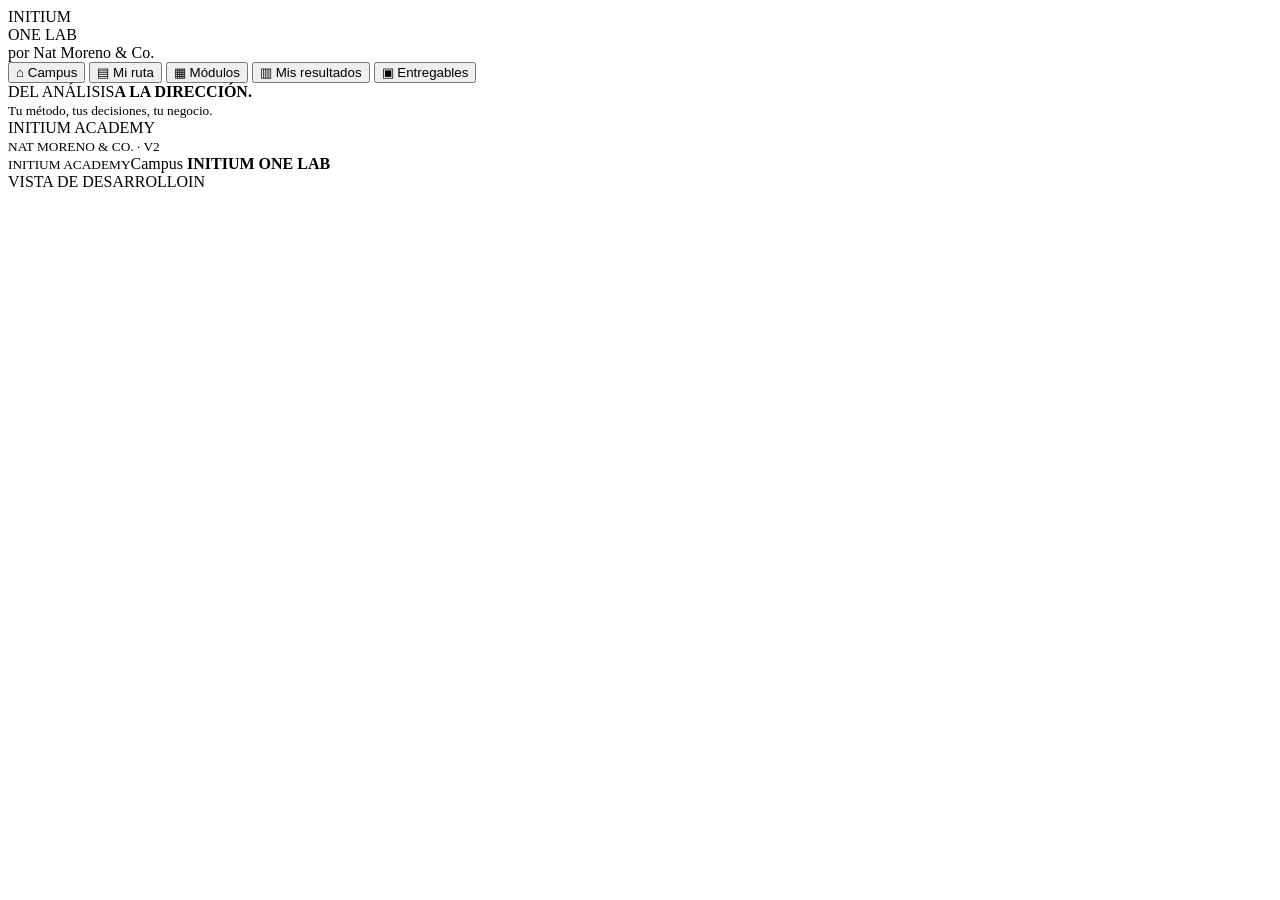
==== v2/index.html @ fc8bf193 "Start independent INITIUM V2 campus shell from scratch" ====
<!doctype html>
<html lang="es"><head>
<meta charset="utf-8"><meta name="viewport" content="width=device-width,initial-scale=1">
<meta name="theme-color" content="#332239">
<title>INITIUM ONE LAB · Campus V2 (prototipo)</title>
<link rel="stylesheet" href="./styles.css">
</head><body>
<div class="app-shell" id="app">
 <aside class="sidebar" aria-label="Navegación principal">
   <header class="brand">
     <div class="brand-vertical" aria-label="Identidad provisional hasta integrar el logo corporativo original">INITIUM<br>ONE LAB</div>
     <div class="brand-sub">por Nat Moreno &amp; Co.</div><div class="brand-axis"></div>
   </header>
   <nav class="primary-nav" aria-label="Secciones">
     <button class="nav-link active" data-page="home"><span class="nav-icon" aria-hidden="true">⌂</span> Campus</button>
     <button class="nav-link" data-page="route"><span class="nav-icon" aria-hidden="true">▤</span> Mi ruta</button>
     <button class="nav-link" data-page="module"><span class="nav-icon" aria-hidden="true">▦</span> Módulos</button>
     <button class="nav-link" data-page="results"><span class="nav-icon" aria-hidden="true">▥</span> Mis resultados</button>
     <button class="nav-link" data-page="deliverables"><span class="nav-icon" aria-hidden="true">▣</span> Entregables</button>
   </nav>
   <div class="sidebar-slogan"><span>DEL ANÁLISIS</span><strong>A LA DIRECCIÓN.</strong><div class="gold-rule"></div><small>Tu método, tus decisiones, tu negocio.</small></div>
   <div class="sidebar-foot">INITIUM ACADEMY<br><small>NAT MORENO &amp; CO. · V2</small></div>
 </aside>
 <div class="content-shell">
   <header class="topbar">
    <div><small class="eyebrow">INITIUM ACADEMY</small><span class="topbar-title">Campus <strong>INITIUM ONE LAB</strong></span></div>
    <div class="top-right"><span class="demo-status"><span class="status-dot"></span> VISTA DE DESARROLLO</span><span class="profile-circle">IN</span></div>
   </header>
   <main id="main" tabindex="-1"></main>
 </div>
</div>
<script src="./app.js" defer></script>
</body></html>
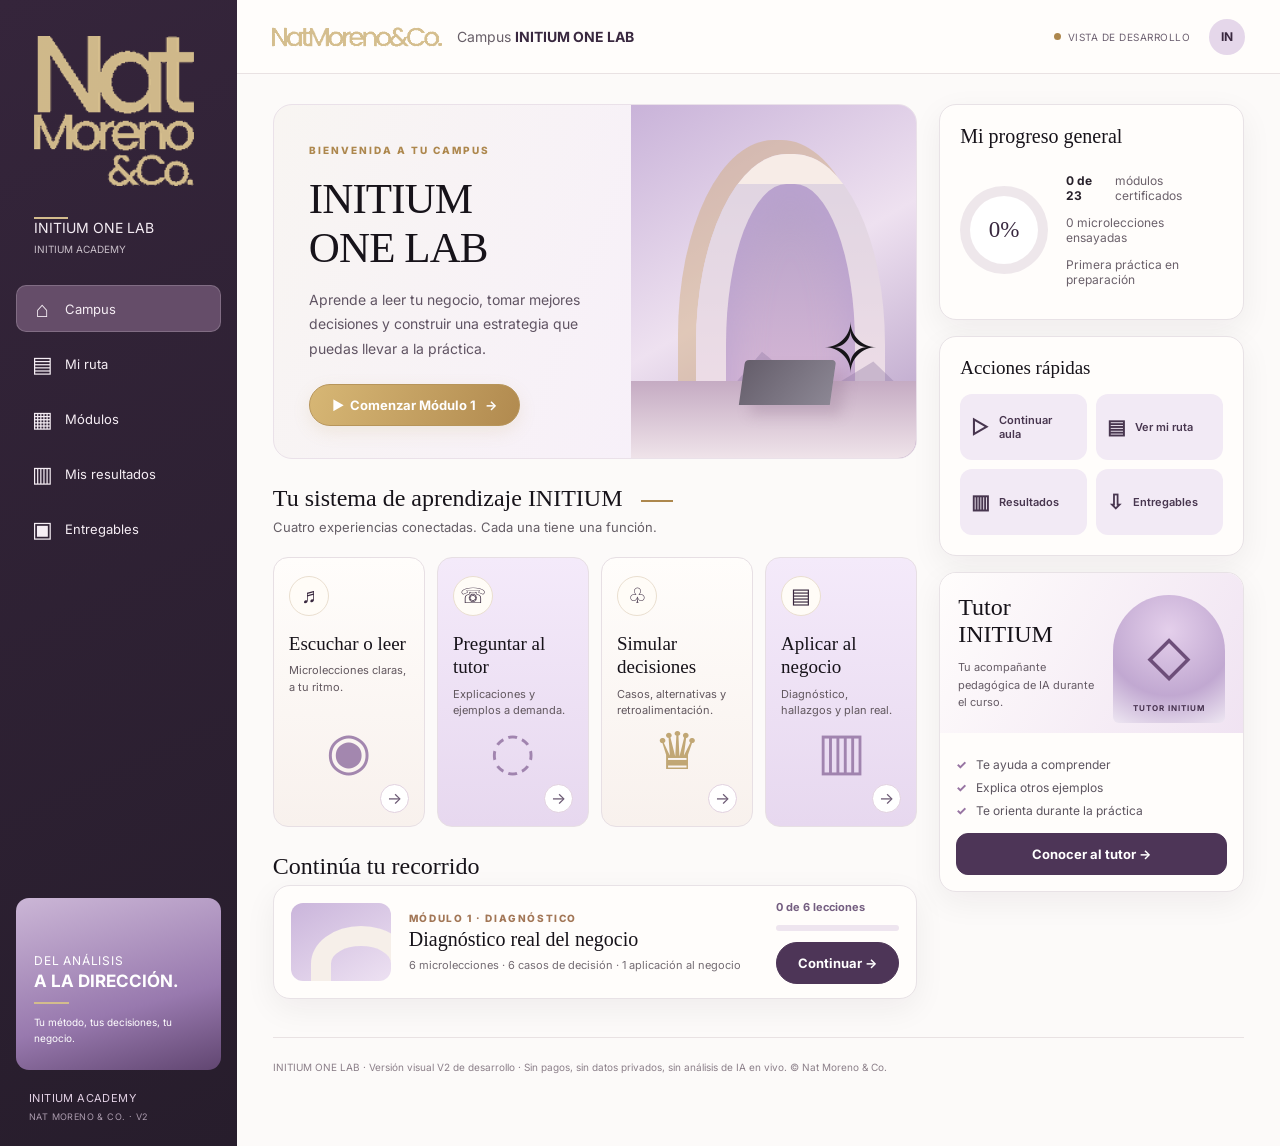
==== commit f955cd49: "Replace provisional V2 branding with original Nat Moreno vertical and horizontal logos" ====
--- a/v2/index.html
+++ b/v2/index.html
@@ -8,8 +8,8 @@
 <div class="app-shell" id="app">
  <aside class="sidebar" aria-label="Navegación principal">
    <header class="brand">
-     <div class="brand-vertical" aria-label="Identidad provisional hasta integrar el logo corporativo original">INITIUM<br>ONE LAB</div>
-     <div class="brand-sub">por Nat Moreno &amp; Co.</div><div class="brand-axis"></div>
+     <img class="brand-logo-original" src="./assets/nat-logo-vertical.svg" alt="Nat Moreno & Co. — logotipo vertical original" width="160" height="150">
+     <div class="brand-axis"></div><div class="brand-product">INITIUM <span>ONE LAB</span></div><div class="brand-sub">INITIUM ACADEMY</div>
    </header>
    <nav class="primary-nav" aria-label="Secciones">
      <button class="nav-link active" data-page="home"><span class="nav-icon" aria-hidden="true">⌂</span> Campus</button>
@@ -23,7 +23,7 @@
  </aside>
  <div class="content-shell">
    <header class="topbar">
-    <div><small class="eyebrow">INITIUM ACADEMY</small><span class="topbar-title">Campus <strong>INITIUM ONE LAB</strong></span></div>
+    <div class="topbar-brand"><img src="./assets/nat-logo-horizontal.svg" width="170" height="20" alt="Nat Moreno & Co. — logotipo horizontal original"><span class="topbar-title">Campus <strong>INITIUM ONE LAB</strong></span></div>
     <div class="top-right"><span class="demo-status"><span class="status-dot"></span> VISTA DE DESARROLLO</span><span class="profile-circle">IN</span></div>
    </header>
    <main id="main" tabindex="-1"></main>
--- a/v2/styles.css
+++ b/v2/styles.css
@@ -0,0 +1,18 @@
+@import url('https://fonts.googleapis.com/css2?family=Inter:wght@400;500;600;700;800&display=swap');
+:root{--ink:#17131a;--plum:#39283f;--plum-2:#6e4b7b;--violet:#774c8a;--lavender:#eee7f2;--lavender-2:#e5d7ea;--gold:#d3bc8d;--gold-strong:#ad874d;--cream:#f7f4ee;--paper:#fffdfb;--muted:#736b72;--border:#e9e2e3;--shadow:0 10px 32px rgba(37,24,39,.06);--radius:18px}
+*{box-sizing:border-box}html{scroll-behavior:smooth}body{margin:0;background:#f6f3f2;color:var(--ink);font-family:'Inter',Arial,sans-serif;font-size:14px;-webkit-font-smoothing:antialiased}button,input,textarea,select{font:inherit}button{cursor:pointer}button:disabled{opacity:.48;cursor:not-allowed}button:focus-visible,a:focus-visible,textarea:focus-visible{outline:3px solid var(--gold-strong);outline-offset:3px}a{color:inherit}.app-shell{display:flex;min-height:100vh;max-width:1820px;margin:auto;background:#fcfaf9;box-shadow:0 0 90px rgba(36,22,40,.08)}
+.sidebar{width:237px;flex:0 0 237px;background:linear-gradient(155deg,#35253b 0%,#271d2c 100%);color:#f5edf4;min-height:100vh;padding:32px 16px 20px;display:flex;flex-direction:column}
+.brand{padding:4px 18px 30px}.brand-vertical{font-family:Georgia,serif;font-size:29px;line-height:1.04;letter-spacing:2.5px;font-weight:400}.brand-sub{font-size:10px;opacity:.77;margin-top:7px}.brand-axis{width:34px;background:var(--gold);height:2px;margin-top:28px}
+.primary-nav{display:grid;gap:8px}.nav-link{width:100%;border:1px solid transparent;border-radius:10px;background:transparent;color:#f5edf4;display:flex;align-items:center;gap:13px;text-align:left;min-height:47px;padding:10px 15px;font-size:13px;transition:background .15s}.nav-link:hover{background:rgba(255,255,255,.09)}.nav-link.active{background:#654d69;border-color:rgba(255,255,255,.18)}.nav-icon{width:20px;font-size:22px;line-height:1;text-align:center;font-weight:400}.sidebar-slogan{margin-top:auto;background:linear-gradient(165deg,#cbb6d6 0%,#9879ae 62%,#614671 100%);border-radius:13px;min-height:172px;padding:24px 18px;color:#fff;display:flex;flex-direction:column;justify-content:flex-end}.sidebar-slogan span{font-size:12px;letter-spacing:.8px}.sidebar-slogan strong{font-size:17px;line-height:1.2;margin-top:3px}.sidebar-slogan .gold-rule{height:2px;width:35px;background:var(--gold);margin:11px 0}.sidebar-slogan small{font-size:10px;line-height:1.55}.sidebar-foot{font-size:11px;color:#e2d0e4;letter-spacing:.4px;line-height:1.6;padding:20px 13px 0}.sidebar-foot small{font-size:9px;opacity:.7}
+.content-shell{flex:1;min-width:0}.topbar{height:74px;border-bottom:1px solid var(--border);display:flex;justify-content:space-between;align-items:center;padding:12px 35px;background:#fffdfb}.topbar>div:first-child{display:flex;gap:15px;align-items:center}.eyebrow{font-size:10px;color:var(--gold-strong);letter-spacing:1.4px;font-weight:800}.topbar-title{font-size:14px;color:#685f68}.topbar-title strong{font-weight:700;color:var(--plum)}.top-right{display:flex;align-items:center;gap:19px}.demo-status{font-size:10px;letter-spacing:.5px;color:#6d6171;display:flex;align-items:center;gap:7px}.status-dot{display:inline-block;width:7px;height:7px;border-radius:50%;background:var(--gold-strong)}.profile-circle{width:36px;height:36px;border-radius:50%;display:grid;place-items:center;background:var(--lavender-2);color:var(--plum);font-size:12px;font-weight:700}#main{padding:30px clamp(18px,2.8vw,42px) 70px;max-width:1560px;margin:auto}.section-tag{font-weight:800;text-transform:uppercase;font-size:10px;letter-spacing:1.6px;color:#a27656}.kicker{font-size:10px;text-transform:uppercase;letter-spacing:2px;color:var(--gold-strong);font-weight:800}
+.hero{min-height:260px;display:grid;grid-template-columns:1.25fr 1fr;background:linear-gradient(110deg,#f8f5f2 0%,#f7f0f9 65%,#e4d8eb 100%);border:1px solid #eae1e9;border-radius:19px;overflow:hidden}.hero-copy{padding:35px 35px 32px;z-index:2}.hero h1{font-family:Georgia,serif;font-size:clamp(28px,3.6vw,43px);line-height:1.15;font-weight:400;letter-spacing:-.9px;margin:17px 0 15px}.hero p{color:#605463;line-height:1.75;font-size:14px;max-width:500px;margin-bottom:23px}.hero-scene{position:relative;overflow:hidden;background:linear-gradient(150deg,#c9b3d9,#eee1f0 50%,#b49cc5)}.hero-arch{position:absolute;right:11%;width:66%;height:112%;top:14%;border:30px solid rgba(249,241,240,.65);border-bottom:0;border-radius:48% 48% 0 0;box-shadow:-13px -9px 0 5px rgba(206,169,115,.45),inset 0 14px 40px #bba3d0;background:linear-gradient(#b3a0c7 0%,#d5b6d5 55%,#f4e1d6 92%)}.hero-mountains{position:absolute;right:0;bottom:0;width:100%;height:45%;background:#8d79a0;opacity:.37;clip-path:polygon(0 100%,0 79%,13% 53%,29% 69%,46% 33%,65% 61%,85% 39%,100% 65%,100% 100%)}.hero-table{position:absolute;bottom:0;left:0;width:100%;height:22%;background:linear-gradient(#c5abc3,#efe3e9)}.hero-laptop{position:absolute;bottom:15%;right:29%;height:45px;width:91px;background:linear-gradient(125deg,#655e6b,#8c8794);transform:skew(-8deg);border-radius:4px 4px 0 0;box-shadow:12px 10px 13px #8e6f8c44}.hero-plant{position:absolute;bottom:20%;right:13%;font-size:68px;filter:saturate(.6)}.btn-primary{background:linear-gradient(110deg,#d7b775,#b18a4f);border:1px solid #b7955a;border-radius:100px;color:#fff;padding:12px 22px;font-size:13px;font-weight:700;box-shadow:0 6px 17px #c39d5b25}.btn-primary:hover{filter:brightness(.96)}.btn-dark{background:#4d3557;border:1px solid #4d3557;border-radius:100px;color:#fff;padding:12px 21px;font-weight:700;font-size:13px}.btn-outline{border:1px solid #cdbbce;border-radius:100px;background:#fff;color:var(--plum);padding:10px 17px;font-size:12px;font-weight:700}.btn-text{border:0;background:transparent;color:var(--violet);font-weight:700;font-size:12px}.btn-row{display:flex;gap:10px;align-items:center;flex-wrap:wrap}
+.home-grid{display:grid;grid-template-columns:minmax(0,1fr) 305px;gap:22px}.home-main{min-width:0}.home-aside{min-width:0;display:grid;align-content:start;gap:16px}.block-title{font-family:Georgia,serif;font-size:24px;font-weight:400;margin:26px 0 5px}.block-subtitle{margin:0 0 18px;color:#655e66;font-size:13px;line-height:1.65}.gold-line{display:inline-block;width:32px;height:2px;background:var(--gold-strong);vertical-align:middle;margin-left:12px}
+.four-cards{display:grid;grid-template-columns:repeat(4,minmax(0,1fr));gap:12px}.mode-card{min-width:0;min-height:240px;border:1px solid #e7dfe4;background:linear-gradient(#fffdfb,#f8f1ed);padding:18px 15px 13px;border-radius:15px;display:flex;flex-direction:column;position:relative;overflow:hidden}.mode-card.purple{background:linear-gradient(#f4eafa,#e7d8ef)}.mode-card .mode-icon{border-radius:50%;height:40px;width:40px;background:#fffcf7;border:1px solid #eadfd0;color:var(--plum);font-size:21px;display:grid;place-items:center}.mode-card h3{font-family:Georgia,serif;font-weight:400;font-size:19px;margin:16px 0 7px;line-height:1.23}.mode-card p{font-size:11px;color:#61575e;line-height:1.5;margin:0}.mode-card .decor{margin-top:auto;height:65px;font-size:52px;line-height:1;text-align:center;opacity:.87;display:grid;place-items:center;color:#9677a5}.mode-card .decor.chess{color:#b89b62}.mode-card .mode-next{align-self:end;border:1px solid #e1d1df;background:#fff;border-radius:50%;height:29px;width:29px;font-size:16px;line-height:1;color:#6b5973;display:grid;place-items:center}
+.surface{background:#fffdfb;border:1px solid #e8e2e6;border-radius:17px;box-shadow:var(--shadow)}.surface-pad{padding:20px}.stat-card{display:flex;align-items:center;gap:18px;padding:19px}.donut{width:88px;height:88px;border-radius:50%;flex:none;background:conic-gradient(var(--violet) 0deg,var(--violet) var(--percent),#eee7eb var(--percent),#eee7eb 360deg);display:grid;place-items:center}.donut-inner{width:68px;height:68px;border-radius:50%;background:#fff;display:grid;place-items:center;font-family:Georgia,serif;font-size:23px;color:var(--plum)}.progress-copy h3,.tutor-home h3{font-family:Georgia,serif;font-size:20px;font-weight:400;margin:0 0 13px}.progress-list{list-style:none;padding:0;margin:0}.progress-list li{font-size:12px;margin:12px 0;color:#6b616b;display:flex;gap:8px;align-items:center}.progress-list b{color:#27202a}.quick-grid{display:grid;grid-template-columns:repeat(2,1fr);gap:9px}.quick-btn{min-height:66px;border:0;border-radius:12px;background:#f2eaf5;color:#48364f;padding:11px;display:flex;gap:9px;align-items:center;text-align:left;font-size:11px;font-weight:600}.quick-btn .quick-ico{font-size:20px}.tutor-home{overflow:hidden}.tutor-top{background:linear-gradient(120deg,#fffdfc,#f0e3f2);padding:20px 18px 10px;min-height:160px;display:grid;grid-template-columns:1fr 112px;align-items:end;gap:10px}.tutor-top h3{font-family:Georgia,serif;font-size:24px;margin:0}.tutor-top p{font-size:11px;line-height:1.6;color:#655b65}.mentor-placeholder{border-radius:75px 75px 8px 8px;height:128px;background:radial-gradient(circle at 50% 28%,#e4cfeb 0%,#c1a8d1 60%,#eee7f2 100%);display:flex;align-items:center;justify-content:center;color:#6d4e79;position:relative}.mentor-placeholder span{font-size:45px}.mentor-placeholder small{position:absolute;bottom:10px;font-size:8px;letter-spacing:1px;font-weight:700;color:#46314e}.tutor-bottom{padding:16px}.tutor-bottom ul{list-style:none;padding:0;margin:0 0 15px}.tutor-bottom li{font-size:12px;margin:8px 0;color:#5d5560}.tutor-bottom li:before{content:'✓';color:#9774a2;font-weight:800;margin-right:9px}.tutor-bottom .btn-dark{width:100%;border-radius:12px}
+.resume-card{display:grid;grid-template-columns:100px 1fr auto;align-items:center;gap:18px;padding:14px 17px}.resume-thumb{height:78px;background:linear-gradient(150deg,#cab5db,#ede1f2);border-radius:12px;position:relative;overflow:hidden}.resume-thumb:after{content:'';position:absolute;inset:23px -20px -20px 20px;border:20px solid #f6efe9;border-radius:55% 55% 0 0}.resume-card h3{font-family:Georgia,serif;font-size:20px;font-weight:400;margin:4px 0}.resume-card p{color:#736b72;font-size:11px;margin:7px 0 0}.resume-progress{font-size:11px;color:#745e80}.resume-progress>div{height:6px;border-radius:10px;background:#eee5ef;margin:11px 0;overflow:hidden}.resume-progress>div span{display:block;height:100%;background:#9977a8;width:var(--progress)}.resume-progress .btn-dark{width:100%}
+.page-header{display:flex;align-items:center;justify-content:space-between;gap:20px;margin-bottom:25px}.page-header h1{font-family:Georgia,serif;font-size:clamp(26px,3vw,38px);font-weight:400;margin:8px 0 10px;line-height:1.13}.page-header p{font-size:13px;color:#6b636c;line-height:1.7;max-width:720px;margin:0}.module-layout{display:grid;grid-template-columns:minmax(0,1fr) 314px;gap:22px}.workspace{min-width:0}.stepper{display:grid;grid-template-columns:repeat(4,minmax(0,1fr));border-radius:16px;padding:6px;gap:4px;border:1px solid #e9e1e4;background:#f0e9ec;margin-bottom:15px}.step{border:1px solid transparent;background:transparent;padding:15px 10px;border-radius:10px;min-width:0;text-align:left;color:#776c76;display:flex;gap:8px;align-items:center}.step .step-n{font-weight:800;opacity:.7;font-size:11px}.step strong{display:block;font-size:12px}.step small{font-size:10px;line-height:1.4;display:block;margin-top:4px}.step.active{background:#7b5a88;color:white;box-shadow:0 4px 13px #54365d2c}.step.done{color:#4b3553;background:#e7daec}.stepper button:disabled{opacity:.55}.workspace-card{padding:26px}.lesson-top{display:grid;grid-template-columns:minmax(0,1fr) 37%;gap:22px}.lesson-top h2{font-family:Georgia,serif;font-size:clamp(25px,2.7vw,34px);font-weight:400;line-height:1.18;margin:17px 0 14px}.lesson-top p{font-size:14px;line-height:1.75;color:#615a63}.lesson-art{min-height:217px;border-radius:14px;background:linear-gradient(145deg,#c5afcf,#efdfe8);overflow:hidden;position:relative}.lesson-art:before{content:'';position:absolute;inset:38px -25px -5px 20%;border:34px solid #f6e9e9;border-bottom:0;border-radius:55% 55% 0 0;transform:rotate(11deg);box-shadow:-8px -8px 0 #c7a66d}.lesson-art:after{content:'';position:absolute;bottom:0;left:0;width:100%;height:45%;background:#977b9d;opacity:.42;clip-path:polygon(0 100%,0 79%,16% 51%,38% 77%,58% 30%,84% 61%,100% 43%,100% 100%)}.lesson-art strong{position:absolute;z-index:1;top:18px;left:18px;font-size:11px;background:#fffefaee;padding:8px 10px;color:#6c5970;letter-spacing:.7px}.lesson-art .art-axis{position:absolute;width:100px;height:3px;background:var(--gold);bottom:30px;right:30px;transform:rotate(-26deg);z-index:2}.lesson-pills{display:flex;gap:8px;align-items:center;flex-wrap:wrap}.lesson-pill{font-size:10px;color:#99733a;background:#faf4ed;border:1px solid #efe1cf;border-radius:100px;padding:8px 12px;letter-spacing:.5px;font-weight:700}.audio-row{background:#f8f5f7;border:1px solid #e7dce8;display:flex;align-items:center;gap:12px;padding:9px 11px;border-radius:100px;max-width:430px;margin:19px 0}.audio-play{width:34px;height:34px;background:#886498;border:0;color:#fff;display:grid;place-items:center;border-radius:50%;font-size:16px;flex:none}.audio-bars{height:23px;display:flex;align-items:center;gap:3px;flex:1;overflow:hidden}.audio-bars b{width:3px;border-radius:2px;background:#a48bb4;height:var(--h)}.audio-speed{border:1px solid #ded3df;background:#fff;border-radius:100px;color:#584961;padding:6px 8px;font-size:11px}.concept-grid{display:grid;grid-template-columns:repeat(3,minmax(0,1fr));gap:10px;margin-top:16px}.concept{background:#faf8f6;padding:14px;border:1px solid #f0e9e6;border-radius:12px;min-height:122px}.concept .symbol{font-size:23px;color:#967343}.concept h4{font-size:12px;margin:10px 0 5px}.concept p{font-size:11px;color:#776e77;line-height:1.5;margin:0}.lesson-body{font-size:14px;line-height:1.85;color:#554c55;margin:20px 0}.lesson-body strong{color:#2d2630}.panel-footer{display:flex;justify-content:space-between;align-items:center;gap:10px;flex-wrap:wrap;margin-top:25px}.tutor-panel{overflow:hidden;position:sticky;top:16px;align-self:start}.tutor-hero{background:linear-gradient(135deg,#fffdfa 10%,#eadbec 100%);display:grid;grid-template-columns:1fr 110px;align-items:center;gap:8px;padding:22px 16px 12px;min-height:167px}.tutor-hero h2{font-family:Georgia,serif;font-size:27px;font-weight:400;line-height:1.2;margin:0}.tutor-hero p{font-size:11px;color:#6a5e6a;line-height:1.7}.tutor-panel .mentor-placeholder{width:105px;height:128px}.tutor-details{padding:17px}.prompt-chip{width:100%;text-align:left;border:1px solid #ddd0df;border-radius:100px;background:#fffdfb;padding:10px 13px;margin:5px 0;color:#554a58;font-size:11px}.prompt-chip:hover{background:#f8edf9}.chat-log{max-height:220px;overflow-y:auto;border:1px solid #e9e0e9;background:#faf6fb;border-radius:13px;padding:12px;display:flex;flex-direction:column;gap:10px;margin-bottom:10px}.chat-bubble{font-size:12px;line-height:1.65;white-space:pre-wrap;max-width:98%}.chat-bubble.tutor{color:#493a4c}.chat-bubble.user{background:#f1e6f4;padding:9px 11px;border-radius:10px;color:#4c3953}.chat-compose{display:flex;gap:7px;align-items:center;border:1px solid #d9c8dd;border-radius:100px;padding:5px 6px 5px 15px;background:#fff}.chat-compose input{border:0;background:transparent;outline:0;min-width:0;flex:1;font-size:12px}.chat-compose button{height:34px;width:34px;border-radius:50%;background:#b18d59;color:#fff;border:0}.tutor-disclosure{font-size:10px;color:#857883;line-height:1.55;margin-top:10px}.case-scene{border:1px solid #eadfeb;border-radius:14px;padding:20px;background:linear-gradient(130deg,#f7f2f8,#fdf9f6);margin:15px 0}.case-scene .case-label{font-size:10px;letter-spacing:1.6px;color:#8b677b;font-weight:700;text-transform:uppercase}.case-scene h3{font-size:20px;line-height:1.4;font-family:Georgia,serif;font-weight:400;margin:15px 0}.choices{display:grid;gap:10px}.choice{background:#fff;border:1px solid #ded2de;border-radius:11px;padding:15px 16px;text-align:left;color:#2d2530;font-size:13px;line-height:1.5}.choice.selected{border-color:#805c90;background:#f2e7f6}.choice.correct{border-color:#6b9278;background:#eff6f0}.choice.incorrect{border-color:#bd7f7a;background:#fbefee}.feedback{border-left:3px solid #80628c;padding:13px 15px;background:#f7f2f8;margin:13px 0;font-size:13px;line-height:1.7;color:#554b57}.field-label{display:block;font-weight:700;font-size:12px;margin:16px 0 7px;color:#514454}.field-help{font-size:11px;color:#7c717c;margin:5px 0 10px}.field{border:1px solid #dcd2db;border-radius:10px;width:100%;padding:13px;background:#fff;color:#29232b}.field:focus{outline:2px solid #bba4c8}.text-area{min-height:150px;resize:vertical;line-height:1.7}.data-grid{display:grid;grid-template-columns:repeat(2,1fr);gap:12px}.data-box{background:#faf7f8;border:1px solid #eee6eb;border-radius:10px;padding:12px}.data-box strong{display:block;font-size:12px}.data-box p{margin:7px 0;color:#807480;font-size:11px;line-height:1.5}.notice{padding:13px 16px;border-left:3px solid #a28ab0;background:#f4eef7;color:#574a5b;line-height:1.7;font-size:12px;margin:12px 0}.notice.important{border-left-color:#b18b5c;background:#f8f3e9}.result-grid{display:grid;grid-template-columns:repeat(2,minmax(0,1fr));gap:12px;margin:19px 0}.result-item{border:1px solid #e8dfe7;border-radius:12px;padding:18px;background:#fcfafb}.result-item small{letter-spacing:1px;color:#926c8f;font-size:10px;text-transform:uppercase;font-weight:800}.result-item h3{font-family:Georgia,serif;font-weight:400;font-size:18px;margin:10px 0}.result-item p{color:#6a616b;line-height:1.7;font-size:12px}.result-item.full{grid-column:1/-1}.module-progress{display:flex;align-items:center;gap:12px;min-width:260px}.progress-track{width:165px;height:8px;border-radius:10px;background:#ede3ee;overflow:hidden}.progress-fill{display:block;background:#9873a7;height:100%;width:var(--progress);border-radius:10px}.module-progress b{font-size:12px}.metric{color:#8e7b8c;font-size:10px;margin-top:9px}.module-card{display:flex;align-items:center;gap:13px;padding:16px;margin:9px 0;border:1px solid #e9e2e7;border-radius:12px;background:#fff}.module-index{display:grid;place-items:center;width:43px;height:43px;background:#ede1f1;color:#60466c;border-radius:10px;font-size:12px;font-weight:800;flex:none}.module-card h3{margin:0;font-size:13px}.module-card p{margin:5px 0 0;color:#817781;font-size:11px}.module-card .module-go{margin-left:auto}.section-copy{color:#655d67;font-size:13px;line-height:1.8}.doc-card{padding:24px;margin:13px 0;display:flex;align-items:center;gap:18px}.doc-ico{width:54px;height:60px;background:#f2e8f4;color:#6e547b;border:1px solid #dfcde2;display:grid;place-items:center;font-size:25px;border-radius:9px}.doc-card h3{font-size:16px;margin:0 0 6px}.doc-card p{font-size:12px;color:#776d76;margin:0;line-height:1.6}.doc-card button{margin-left:auto}.empty-state{padding:36px;text-align:center;color:#736673}.empty-state h3{font-family:Georgia,serif;font-size:23px;font-weight:400;color:#39283f}
+footer.pilot-footer{margin-top:38px;padding-top:20px;border-top:1px solid var(--border);color:#8b7f89;font-size:10px;line-height:1.8}
+@media(max-width:1270px){.sidebar{width:205px;flex-basis:205px}.home-grid{grid-template-columns:minmax(0,1fr) 270px}.four-cards{grid-template-columns:repeat(2,minmax(0,1fr))}.mode-card{min-height:195px}.module-layout{grid-template-columns:minmax(0,1fr) 275px}.topbar{padding:12px 24px}}
+@media(max-width:950px){.sidebar{width:76px;flex-basis:76px;padding:22px 8px}.brand{padding:0 2px 20px}.brand-vertical{font-size:14px;letter-spacing:0}.brand-sub{display:none}.brand-axis{margin-top:15px}.nav-link{font-size:0;justify-content:center;padding:10px}.nav-icon{font-size:24px}.sidebar-slogan,.sidebar-foot{display:none}.home-grid,.module-layout{grid-template-columns:minmax(0,1fr)}.home-aside{grid-template-columns:repeat(2,minmax(0,1fr))}.home-aside .tutor-home{grid-column:1/-1}.tutor-panel{position:static}.tutor-top,.tutor-hero{min-height:auto}.hero{grid-template-columns:1.3fr .8fr}}
+@media(max-width:650px){.app-shell{display:block}.sidebar{position:sticky;top:0;z-index:30;width:100%;min-height:auto;height:62px;display:flex;flex-direction:row;padding:8px 10px;align-items:center}.brand{padding:0 8px;min-width:109px}.brand-vertical{font-size:12px;line-height:1.1}.brand-axis{margin:4px 0;width:25px}.primary-nav{display:flex;gap:3px;overflow-x:auto}.nav-link{min-width:43px;width:auto;padding:8px}.nav-icon{font-size:21px}.topbar{height:57px;padding:8px 14px}.topbar .eyebrow{display:none}.topbar-title{font-size:12px}.demo-status{display:none}.profile-circle{width:31px;height:31px}#main{padding:18px 13px 50px}.hero{grid-template-columns:1fr;min-height:auto}.hero-copy{padding:25px}.hero h1{font-size:30px}.hero-scene{height:110px}.hero-arch{height:260px;top:0;width:48%;right:20%}.home-aside{grid-template-columns:1fr}.four-cards{grid-template-columns:repeat(2,minmax(0,1fr));gap:8px}.mode-card{padding:13px 11px;min-height:199px}.mode-card h3{font-size:17px}.resume-card{grid-template-columns:65px 1fr;gap:12px}.resume-thumb{height:67px}.resume-progress{grid-column:1/-1}.page-header{display:block}.module-progress{margin:16px 0 0}.stepper{grid-template-columns:repeat(2,minmax(0,1fr))}.workspace-card{padding:17px 13px}.lesson-top{grid-template-columns:1fr}.lesson-art{min-height:145px}.concept-grid{grid-template-columns:1fr}.concept{min-height:0}.result-grid,.data-grid{grid-template-columns:1fr}.doc-card{align-items:flex-start;flex-wrap:wrap}.doc-card button{margin-left:0}.top-right{gap:3px}}
+@media(prefers-reduced-motion:reduce){html{scroll-behavior:auto}*,*:before,*:after{transition:none!important;animation:none!important}}
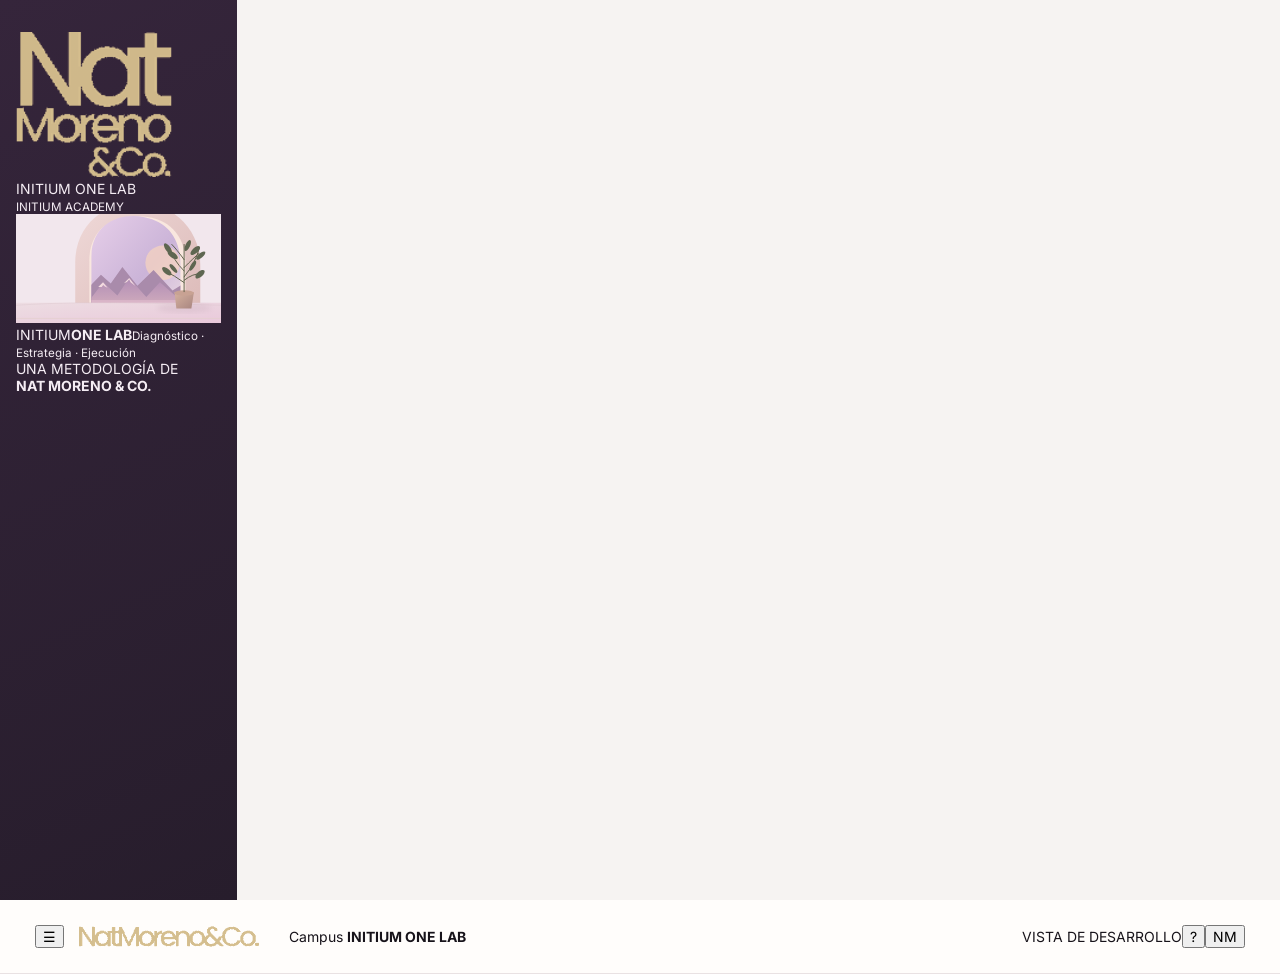
==== commit 2540f336: "Replace V2 shell with clean responsive campus layout and full navigation" ====
--- a/v2/index.html
+++ b/v2/index.html
@@ -1,33 +1,33 @@
 <!doctype html>
 <html lang="es"><head>
-<meta charset="utf-8"><meta name="viewport" content="width=device-width,initial-scale=1">
-<meta name="theme-color" content="#332239">
-<title>INITIUM ONE LAB · Campus V2 (prototipo)</title>
+<meta charset="utf-8"><meta name="viewport" content="width=device-width, initial-scale=1">
+<meta name="theme-color" content="#2E1B35"><meta name="description" content="INITIUM ONE LAB · Tu campus de dirección y marketing estratégico.">
+<title>INITIUM ONE LAB · Campus</title>
 <link rel="stylesheet" href="./styles.css">
-</head><body>
-<div class="app-shell" id="app">
- <aside class="sidebar" aria-label="Navegación principal">
-   <header class="brand">
-     <img class="brand-logo-original" src="./assets/nat-logo-vertical.svg" alt="Nat Moreno & Co. — logotipo vertical original" width="160" height="150">
-     <div class="brand-axis"></div><div class="brand-product">INITIUM <span>ONE LAB</span></div><div class="brand-sub">INITIUM ACADEMY</div>
-   </header>
-   <nav class="primary-nav" aria-label="Secciones">
-     <button class="nav-link active" data-page="home"><span class="nav-icon" aria-hidden="true">⌂</span> Campus</button>
-     <button class="nav-link" data-page="route"><span class="nav-icon" aria-hidden="true">▤</span> Mi ruta</button>
-     <button class="nav-link" data-page="module"><span class="nav-icon" aria-hidden="true">▦</span> Módulos</button>
-     <button class="nav-link" data-page="results"><span class="nav-icon" aria-hidden="true">▥</span> Mis resultados</button>
-     <button class="nav-link" data-page="deliverables"><span class="nav-icon" aria-hidden="true">▣</span> Entregables</button>
-   </nav>
-   <div class="sidebar-slogan"><span>DEL ANÁLISIS</span><strong>A LA DIRECCIÓN.</strong><div class="gold-rule"></div><small>Tu método, tus decisiones, tu negocio.</small></div>
-   <div class="sidebar-foot">INITIUM ACADEMY<br><small>NAT MORENO &amp; CO. · V2</small></div>
- </aside>
- <div class="content-shell">
-   <header class="topbar">
-    <div class="topbar-brand"><img src="./assets/nat-logo-horizontal.svg" width="170" height="20" alt="Nat Moreno & Co. — logotipo horizontal original"><span class="topbar-title">Campus <strong>INITIUM ONE LAB</strong></span></div>
-    <div class="top-right"><span class="demo-status"><span class="status-dot"></span> VISTA DE DESARROLLO</span><span class="profile-circle">IN</span></div>
-   </header>
-   <main id="main" tabindex="-1"></main>
- </div>
+</head>
+<body>
+<div class="campus-shell" id="campus">
+  <aside class="sidebar" id="sidebar">
+    <div class="brand-lockup">
+      <img src="./assets/nat-logo-vertical.svg" alt="Nat Moreno & Co." width="156" height="145">
+      <div class="brand-divider"></div>
+      <div class="product-mark">INITIUM <span>ONE LAB</span></div>
+      <small>INITIUM ACADEMY</small>
+    </div>
+    <nav class="side-nav" aria-label="Secciones del campus" id="side-nav"></nav>
+    <div class="sidebar-bottom">
+      <div class="course-poster"><img src="./assets/hero-scene.svg" alt="Paisaje editorial del programa INITIUM"><div class="poster-overlay"><span>INITIUM</span><strong>ONE LAB</strong><small>Diagnóstico · Estrategia · Ejecución</small></div></div>
+      <div class="sidebar-credit">UNA METODOLOGÍA DE<br><strong>NAT MORENO & CO.</strong></div>
+    </div>
+  </aside>
+  <div class="shell-main">
+    <header class="topbar">
+      <div class="topbar-left"><button class="mobile-menu" id="mobile-menu" aria-label="Abrir menú del campus">☰</button><img class="top-logo" src="./assets/nat-logo-horizontal.svg" alt="Nat Moreno & Co." width="180" height="27"><span class="top-separator"></span><span class="campus-name">Campus <b>INITIUM ONE LAB</b></span></div>
+      <div class="topbar-right"><span class="build-chip">VISTA DE DESARROLLO</span><button class="top-icon" data-action="help" aria-label="Ayuda del campus"><span aria-hidden="true">?</span></button><button class="profile" data-action="profile" aria-label="Perfil de demostración">NM</button></div>
+    </header>
+    <main id="view" aria-live="polite" tabindex="-1"></main>
+  </div>
 </div>
+<div id="toast" class="toast" role="status" aria-live="polite"></div>
 <script src="./app.js" defer></script>
 </body></html>
--- a/v2/styles.css
+++ b/v2/styles.css
@@ -16,3 +16,35 @@
 @media(max-width:950px){.sidebar{width:76px;flex-basis:76px;padding:22px 8px}.brand{padding:0 2px 20px}.brand-vertical{font-size:14px;letter-spacing:0}.brand-sub{display:none}.brand-axis{margin-top:15px}.nav-link{font-size:0;justify-content:center;padding:10px}.nav-icon{font-size:24px}.sidebar-slogan,.sidebar-foot{display:none}.home-grid,.module-layout{grid-template-columns:minmax(0,1fr)}.home-aside{grid-template-columns:repeat(2,minmax(0,1fr))}.home-aside .tutor-home{grid-column:1/-1}.tutor-panel{position:static}.tutor-top,.tutor-hero{min-height:auto}.hero{grid-template-columns:1.3fr .8fr}}
 @media(max-width:650px){.app-shell{display:block}.sidebar{position:sticky;top:0;z-index:30;width:100%;min-height:auto;height:62px;display:flex;flex-direction:row;padding:8px 10px;align-items:center}.brand{padding:0 8px;min-width:109px}.brand-vertical{font-size:12px;line-height:1.1}.brand-axis{margin:4px 0;width:25px}.primary-nav{display:flex;gap:3px;overflow-x:auto}.nav-link{min-width:43px;width:auto;padding:8px}.nav-icon{font-size:21px}.topbar{height:57px;padding:8px 14px}.topbar .eyebrow{display:none}.topbar-title{font-size:12px}.demo-status{display:none}.profile-circle{width:31px;height:31px}#main{padding:18px 13px 50px}.hero{grid-template-columns:1fr;min-height:auto}.hero-copy{padding:25px}.hero h1{font-size:30px}.hero-scene{height:110px}.hero-arch{height:260px;top:0;width:48%;right:20%}.home-aside{grid-template-columns:1fr}.four-cards{grid-template-columns:repeat(2,minmax(0,1fr));gap:8px}.mode-card{padding:13px 11px;min-height:199px}.mode-card h3{font-size:17px}.resume-card{grid-template-columns:65px 1fr;gap:12px}.resume-thumb{height:67px}.resume-progress{grid-column:1/-1}.page-header{display:block}.module-progress{margin:16px 0 0}.stepper{grid-template-columns:repeat(2,minmax(0,1fr))}.workspace-card{padding:17px 13px}.lesson-top{grid-template-columns:1fr}.lesson-art{min-height:145px}.concept-grid{grid-template-columns:1fr}.concept{min-height:0}.result-grid,.data-grid{grid-template-columns:1fr}.doc-card{align-items:flex-start;flex-wrap:wrap}.doc-card button{margin-left:0}.top-right{gap:3px}}
 @media(prefers-reduced-motion:reduce){html{scroll-behavior:auto}*,*:before,*:after{transition:none!important;animation:none!important}}
+
+
+/* Marca original y retrato real del Tutor INITIUM, fase V2 */
+.sidebar .brand{padding:4px 13px 24px}
+.brand-logo-original{display:block;width:156px;max-width:100%;height:auto;object-fit:contain;object-position:left center;margin:0 0 10px}
+.brand .brand-axis{margin:12px 0 14px}
+.brand-product{font-family:'Inter',Arial,sans-serif;font-weight:700;letter-spacing:1.15px;font-size:13px;line-height:1.6}
+.brand-product span{display:block;letter-spacing:1.75px;font-size:15px;font-weight:400}
+.brand .brand-sub{font-size:9px;letter-spacing:1.1px;color:#e8dbe8}
+.topbar .topbar-brand{display:flex;align-items:center;gap:15px;min-width:0}
+.topbar-brand>img{display:block;width:160px;max-width:43%;height:auto;object-fit:contain}
+.topbar .topbar-title{border-left:1px solid #e3dae1;padding-left:15px}
+.mentor-portrait{width:112px;height:131px;overflow:hidden;border-radius:65px 65px 6px 6px;background:#e9d9ec;position:relative;flex:none}
+.mentor-portrait img{width:100%;height:100%;object-fit:cover;object-position:center 14%;display:block}
+.mentor-photo-label{position:absolute;bottom:0;left:0;right:0;background:rgba(50,32,56,.83);font-size:8px;text-align:center;color:white;letter-spacing:.7px;padding:3px 0}
+.tutor-panel .mentor-portrait{width:109px;height:135px}
+.tutor-home .mentor-portrait{width:111px;height:128px}
+@media(max-width:950px){
+  .brand-logo-original{width:61px;margin-bottom:3px}
+  .brand .brand-axis,.brand-product,.brand .brand-sub{display:none}
+  .sidebar .brand{padding:0 0 14px}
+}
+@media(max-width:650px){
+  .brand-logo-original{width:39px;max-height:42px;margin:0}
+  .sidebar .brand{padding:0 8px}
+  .topbar-brand>img{width:104px}
+  .topbar .topbar-title{font-size:11px;padding-left:9px}
+  .topbar .topbar-brand{gap:8px}
+}
+
+/* Garantiza contraste del logo dorado original sobre barra clara */
+.topbar-brand>img{background:#332239;padding:9px 12px;border-radius:6px;box-sizing:content-box}
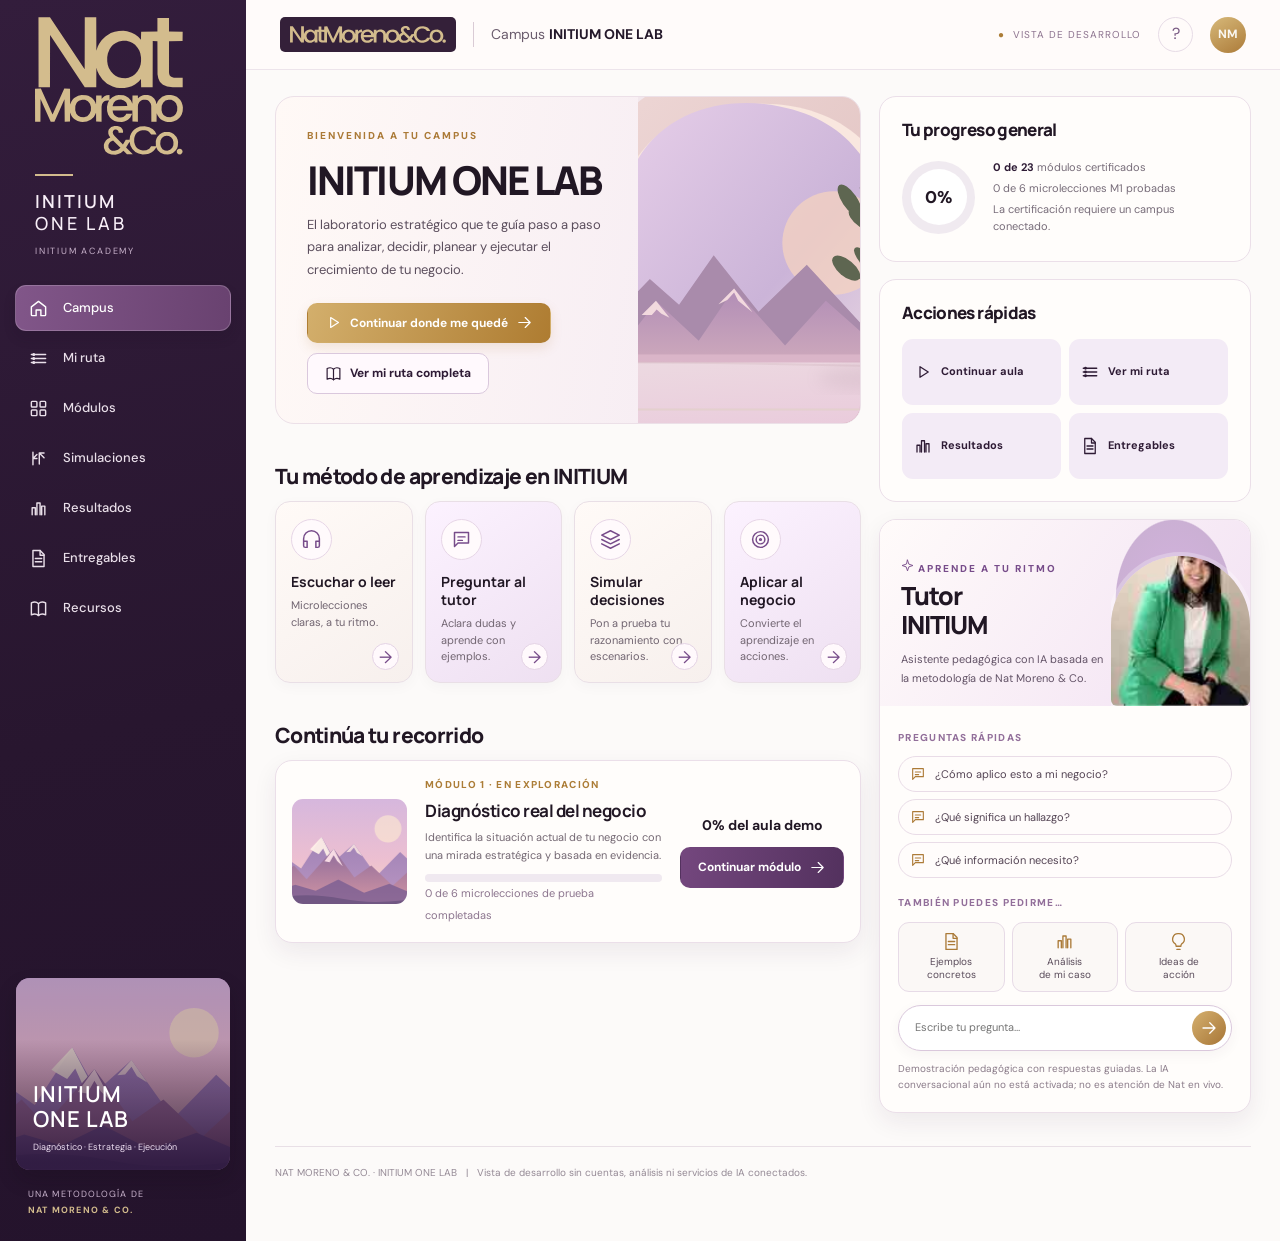
==== commit eba508ac: "Distinct mountain art on left campus course poster" ====
--- a/v2/index.html
+++ b/v2/index.html
@@ -16,7 +16,7 @@
     </div>
     <nav class="side-nav" aria-label="Secciones del campus" id="side-nav"></nav>
     <div class="sidebar-bottom">
-      <div class="course-poster"><img src="./assets/hero-scene.svg" alt="Paisaje editorial del programa INITIUM"><div class="poster-overlay"><span>INITIUM</span><strong>ONE LAB</strong><small>Diagnóstico · Estrategia · Ejecución</small></div></div>
+      <div class="course-poster"><img src="./assets/mountain-scene.svg" alt="Paisaje editorial del programa INITIUM"><div class="poster-overlay"><span>INITIUM</span><strong>ONE LAB</strong><small>Diagnóstico · Estrategia · Ejecución</small></div></div>
       <div class="sidebar-credit">UNA METODOLOGÍA DE<br><strong>NAT MORENO & CO.</strong></div>
     </div>
   </aside>
--- a/v2/styles.css
+++ b/v2/styles.css
@@ -1,50 +1,8 @@
-@import url('https://fonts.googleapis.com/css2?family=Inter:wght@400;500;600;700;800&display=swap');
-:root{--ink:#17131a;--plum:#39283f;--plum-2:#6e4b7b;--violet:#774c8a;--lavender:#eee7f2;--lavender-2:#e5d7ea;--gold:#d3bc8d;--gold-strong:#ad874d;--cream:#f7f4ee;--paper:#fffdfb;--muted:#736b72;--border:#e9e2e3;--shadow:0 10px 32px rgba(37,24,39,.06);--radius:18px}
-*{box-sizing:border-box}html{scroll-behavior:smooth}body{margin:0;background:#f6f3f2;color:var(--ink);font-family:'Inter',Arial,sans-serif;font-size:14px;-webkit-font-smoothing:antialiased}button,input,textarea,select{font:inherit}button{cursor:pointer}button:disabled{opacity:.48;cursor:not-allowed}button:focus-visible,a:focus-visible,textarea:focus-visible{outline:3px solid var(--gold-strong);outline-offset:3px}a{color:inherit}.app-shell{display:flex;min-height:100vh;max-width:1820px;margin:auto;background:#fcfaf9;box-shadow:0 0 90px rgba(36,22,40,.08)}
-.sidebar{width:237px;flex:0 0 237px;background:linear-gradient(155deg,#35253b 0%,#271d2c 100%);color:#f5edf4;min-height:100vh;padding:32px 16px 20px;display:flex;flex-direction:column}
-.brand{padding:4px 18px 30px}.brand-vertical{font-family:Georgia,serif;font-size:29px;line-height:1.04;letter-spacing:2.5px;font-weight:400}.brand-sub{font-size:10px;opacity:.77;margin-top:7px}.brand-axis{width:34px;background:var(--gold);height:2px;margin-top:28px}
-.primary-nav{display:grid;gap:8px}.nav-link{width:100%;border:1px solid transparent;border-radius:10px;background:transparent;color:#f5edf4;display:flex;align-items:center;gap:13px;text-align:left;min-height:47px;padding:10px 15px;font-size:13px;transition:background .15s}.nav-link:hover{background:rgba(255,255,255,.09)}.nav-link.active{background:#654d69;border-color:rgba(255,255,255,.18)}.nav-icon{width:20px;font-size:22px;line-height:1;text-align:center;font-weight:400}.sidebar-slogan{margin-top:auto;background:linear-gradient(165deg,#cbb6d6 0%,#9879ae 62%,#614671 100%);border-radius:13px;min-height:172px;padding:24px 18px;color:#fff;display:flex;flex-direction:column;justify-content:flex-end}.sidebar-slogan span{font-size:12px;letter-spacing:.8px}.sidebar-slogan strong{font-size:17px;line-height:1.2;margin-top:3px}.sidebar-slogan .gold-rule{height:2px;width:35px;background:var(--gold);margin:11px 0}.sidebar-slogan small{font-size:10px;line-height:1.55}.sidebar-foot{font-size:11px;color:#e2d0e4;letter-spacing:.4px;line-height:1.6;padding:20px 13px 0}.sidebar-foot small{font-size:9px;opacity:.7}
-.content-shell{flex:1;min-width:0}.topbar{height:74px;border-bottom:1px solid var(--border);display:flex;justify-content:space-between;align-items:center;padding:12px 35px;background:#fffdfb}.topbar>div:first-child{display:flex;gap:15px;align-items:center}.eyebrow{font-size:10px;color:var(--gold-strong);letter-spacing:1.4px;font-weight:800}.topbar-title{font-size:14px;color:#685f68}.topbar-title strong{font-weight:700;color:var(--plum)}.top-right{display:flex;align-items:center;gap:19px}.demo-status{font-size:10px;letter-spacing:.5px;color:#6d6171;display:flex;align-items:center;gap:7px}.status-dot{display:inline-block;width:7px;height:7px;border-radius:50%;background:var(--gold-strong)}.profile-circle{width:36px;height:36px;border-radius:50%;display:grid;place-items:center;background:var(--lavender-2);color:var(--plum);font-size:12px;font-weight:700}#main{padding:30px clamp(18px,2.8vw,42px) 70px;max-width:1560px;margin:auto}.section-tag{font-weight:800;text-transform:uppercase;font-size:10px;letter-spacing:1.6px;color:#a27656}.kicker{font-size:10px;text-transform:uppercase;letter-spacing:2px;color:var(--gold-strong);font-weight:800}
-.hero{min-height:260px;display:grid;grid-template-columns:1.25fr 1fr;background:linear-gradient(110deg,#f8f5f2 0%,#f7f0f9 65%,#e4d8eb 100%);border:1px solid #eae1e9;border-radius:19px;overflow:hidden}.hero-copy{padding:35px 35px 32px;z-index:2}.hero h1{font-family:Georgia,serif;font-size:clamp(28px,3.6vw,43px);line-height:1.15;font-weight:400;letter-spacing:-.9px;margin:17px 0 15px}.hero p{color:#605463;line-height:1.75;font-size:14px;max-width:500px;margin-bottom:23px}.hero-scene{position:relative;overflow:hidden;background:linear-gradient(150deg,#c9b3d9,#eee1f0 50%,#b49cc5)}.hero-arch{position:absolute;right:11%;width:66%;height:112%;top:14%;border:30px solid rgba(249,241,240,.65);border-bottom:0;border-radius:48% 48% 0 0;box-shadow:-13px -9px 0 5px rgba(206,169,115,.45),inset 0 14px 40px #bba3d0;background:linear-gradient(#b3a0c7 0%,#d5b6d5 55%,#f4e1d6 92%)}.hero-mountains{position:absolute;right:0;bottom:0;width:100%;height:45%;background:#8d79a0;opacity:.37;clip-path:polygon(0 100%,0 79%,13% 53%,29% 69%,46% 33%,65% 61%,85% 39%,100% 65%,100% 100%)}.hero-table{position:absolute;bottom:0;left:0;width:100%;height:22%;background:linear-gradient(#c5abc3,#efe3e9)}.hero-laptop{position:absolute;bottom:15%;right:29%;height:45px;width:91px;background:linear-gradient(125deg,#655e6b,#8c8794);transform:skew(-8deg);border-radius:4px 4px 0 0;box-shadow:12px 10px 13px #8e6f8c44}.hero-plant{position:absolute;bottom:20%;right:13%;font-size:68px;filter:saturate(.6)}.btn-primary{background:linear-gradient(110deg,#d7b775,#b18a4f);border:1px solid #b7955a;border-radius:100px;color:#fff;padding:12px 22px;font-size:13px;font-weight:700;box-shadow:0 6px 17px #c39d5b25}.btn-primary:hover{filter:brightness(.96)}.btn-dark{background:#4d3557;border:1px solid #4d3557;border-radius:100px;color:#fff;padding:12px 21px;font-weight:700;font-size:13px}.btn-outline{border:1px solid #cdbbce;border-radius:100px;background:#fff;color:var(--plum);padding:10px 17px;font-size:12px;font-weight:700}.btn-text{border:0;background:transparent;color:var(--violet);font-weight:700;font-size:12px}.btn-row{display:flex;gap:10px;align-items:center;flex-wrap:wrap}
-.home-grid{display:grid;grid-template-columns:minmax(0,1fr) 305px;gap:22px}.home-main{min-width:0}.home-aside{min-width:0;display:grid;align-content:start;gap:16px}.block-title{font-family:Georgia,serif;font-size:24px;font-weight:400;margin:26px 0 5px}.block-subtitle{margin:0 0 18px;color:#655e66;font-size:13px;line-height:1.65}.gold-line{display:inline-block;width:32px;height:2px;background:var(--gold-strong);vertical-align:middle;margin-left:12px}
-.four-cards{display:grid;grid-template-columns:repeat(4,minmax(0,1fr));gap:12px}.mode-card{min-width:0;min-height:240px;border:1px solid #e7dfe4;background:linear-gradient(#fffdfb,#f8f1ed);padding:18px 15px 13px;border-radius:15px;display:flex;flex-direction:column;position:relative;overflow:hidden}.mode-card.purple{background:linear-gradient(#f4eafa,#e7d8ef)}.mode-card .mode-icon{border-radius:50%;height:40px;width:40px;background:#fffcf7;border:1px solid #eadfd0;color:var(--plum);font-size:21px;display:grid;place-items:center}.mode-card h3{font-family:Georgia,serif;font-weight:400;font-size:19px;margin:16px 0 7px;line-height:1.23}.mode-card p{font-size:11px;color:#61575e;line-height:1.5;margin:0}.mode-card .decor{margin-top:auto;height:65px;font-size:52px;line-height:1;text-align:center;opacity:.87;display:grid;place-items:center;color:#9677a5}.mode-card .decor.chess{color:#b89b62}.mode-card .mode-next{align-self:end;border:1px solid #e1d1df;background:#fff;border-radius:50%;height:29px;width:29px;font-size:16px;line-height:1;color:#6b5973;display:grid;place-items:center}
-.surface{background:#fffdfb;border:1px solid #e8e2e6;border-radius:17px;box-shadow:var(--shadow)}.surface-pad{padding:20px}.stat-card{display:flex;align-items:center;gap:18px;padding:19px}.donut{width:88px;height:88px;border-radius:50%;flex:none;background:conic-gradient(var(--violet) 0deg,var(--violet) var(--percent),#eee7eb var(--percent),#eee7eb 360deg);display:grid;place-items:center}.donut-inner{width:68px;height:68px;border-radius:50%;background:#fff;display:grid;place-items:center;font-family:Georgia,serif;font-size:23px;color:var(--plum)}.progress-copy h3,.tutor-home h3{font-family:Georgia,serif;font-size:20px;font-weight:400;margin:0 0 13px}.progress-list{list-style:none;padding:0;margin:0}.progress-list li{font-size:12px;margin:12px 0;color:#6b616b;display:flex;gap:8px;align-items:center}.progress-list b{color:#27202a}.quick-grid{display:grid;grid-template-columns:repeat(2,1fr);gap:9px}.quick-btn{min-height:66px;border:0;border-radius:12px;background:#f2eaf5;color:#48364f;padding:11px;display:flex;gap:9px;align-items:center;text-align:left;font-size:11px;font-weight:600}.quick-btn .quick-ico{font-size:20px}.tutor-home{overflow:hidden}.tutor-top{background:linear-gradient(120deg,#fffdfc,#f0e3f2);padding:20px 18px 10px;min-height:160px;display:grid;grid-template-columns:1fr 112px;align-items:end;gap:10px}.tutor-top h3{font-family:Georgia,serif;font-size:24px;margin:0}.tutor-top p{font-size:11px;line-height:1.6;color:#655b65}.mentor-placeholder{border-radius:75px 75px 8px 8px;height:128px;background:radial-gradient(circle at 50% 28%,#e4cfeb 0%,#c1a8d1 60%,#eee7f2 100%);display:flex;align-items:center;justify-content:center;color:#6d4e79;position:relative}.mentor-placeholder span{font-size:45px}.mentor-placeholder small{position:absolute;bottom:10px;font-size:8px;letter-spacing:1px;font-weight:700;color:#46314e}.tutor-bottom{padding:16px}.tutor-bottom ul{list-style:none;padding:0;margin:0 0 15px}.tutor-bottom li{font-size:12px;margin:8px 0;color:#5d5560}.tutor-bottom li:before{content:'✓';color:#9774a2;font-weight:800;margin-right:9px}.tutor-bottom .btn-dark{width:100%;border-radius:12px}
-.resume-card{display:grid;grid-template-columns:100px 1fr auto;align-items:center;gap:18px;padding:14px 17px}.resume-thumb{height:78px;background:linear-gradient(150deg,#cab5db,#ede1f2);border-radius:12px;position:relative;overflow:hidden}.resume-thumb:after{content:'';position:absolute;inset:23px -20px -20px 20px;border:20px solid #f6efe9;border-radius:55% 55% 0 0}.resume-card h3{font-family:Georgia,serif;font-size:20px;font-weight:400;margin:4px 0}.resume-card p{color:#736b72;font-size:11px;margin:7px 0 0}.resume-progress{font-size:11px;color:#745e80}.resume-progress>div{height:6px;border-radius:10px;background:#eee5ef;margin:11px 0;overflow:hidden}.resume-progress>div span{display:block;height:100%;background:#9977a8;width:var(--progress)}.resume-progress .btn-dark{width:100%}
-.page-header{display:flex;align-items:center;justify-content:space-between;gap:20px;margin-bottom:25px}.page-header h1{font-family:Georgia,serif;font-size:clamp(26px,3vw,38px);font-weight:400;margin:8px 0 10px;line-height:1.13}.page-header p{font-size:13px;color:#6b636c;line-height:1.7;max-width:720px;margin:0}.module-layout{display:grid;grid-template-columns:minmax(0,1fr) 314px;gap:22px}.workspace{min-width:0}.stepper{display:grid;grid-template-columns:repeat(4,minmax(0,1fr));border-radius:16px;padding:6px;gap:4px;border:1px solid #e9e1e4;background:#f0e9ec;margin-bottom:15px}.step{border:1px solid transparent;background:transparent;padding:15px 10px;border-radius:10px;min-width:0;text-align:left;color:#776c76;display:flex;gap:8px;align-items:center}.step .step-n{font-weight:800;opacity:.7;font-size:11px}.step strong{display:block;font-size:12px}.step small{font-size:10px;line-height:1.4;display:block;margin-top:4px}.step.active{background:#7b5a88;color:white;box-shadow:0 4px 13px #54365d2c}.step.done{color:#4b3553;background:#e7daec}.stepper button:disabled{opacity:.55}.workspace-card{padding:26px}.lesson-top{display:grid;grid-template-columns:minmax(0,1fr) 37%;gap:22px}.lesson-top h2{font-family:Georgia,serif;font-size:clamp(25px,2.7vw,34px);font-weight:400;line-height:1.18;margin:17px 0 14px}.lesson-top p{font-size:14px;line-height:1.75;color:#615a63}.lesson-art{min-height:217px;border-radius:14px;background:linear-gradient(145deg,#c5afcf,#efdfe8);overflow:hidden;position:relative}.lesson-art:before{content:'';position:absolute;inset:38px -25px -5px 20%;border:34px solid #f6e9e9;border-bottom:0;border-radius:55% 55% 0 0;transform:rotate(11deg);box-shadow:-8px -8px 0 #c7a66d}.lesson-art:after{content:'';position:absolute;bottom:0;left:0;width:100%;height:45%;background:#977b9d;opacity:.42;clip-path:polygon(0 100%,0 79%,16% 51%,38% 77%,58% 30%,84% 61%,100% 43%,100% 100%)}.lesson-art strong{position:absolute;z-index:1;top:18px;left:18px;font-size:11px;background:#fffefaee;padding:8px 10px;color:#6c5970;letter-spacing:.7px}.lesson-art .art-axis{position:absolute;width:100px;height:3px;background:var(--gold);bottom:30px;right:30px;transform:rotate(-26deg);z-index:2}.lesson-pills{display:flex;gap:8px;align-items:center;flex-wrap:wrap}.lesson-pill{font-size:10px;color:#99733a;background:#faf4ed;border:1px solid #efe1cf;border-radius:100px;padding:8px 12px;letter-spacing:.5px;font-weight:700}.audio-row{background:#f8f5f7;border:1px solid #e7dce8;display:flex;align-items:center;gap:12px;padding:9px 11px;border-radius:100px;max-width:430px;margin:19px 0}.audio-play{width:34px;height:34px;background:#886498;border:0;color:#fff;display:grid;place-items:center;border-radius:50%;font-size:16px;flex:none}.audio-bars{height:23px;display:flex;align-items:center;gap:3px;flex:1;overflow:hidden}.audio-bars b{width:3px;border-radius:2px;background:#a48bb4;height:var(--h)}.audio-speed{border:1px solid #ded3df;background:#fff;border-radius:100px;color:#584961;padding:6px 8px;font-size:11px}.concept-grid{display:grid;grid-template-columns:repeat(3,minmax(0,1fr));gap:10px;margin-top:16px}.concept{background:#faf8f6;padding:14px;border:1px solid #f0e9e6;border-radius:12px;min-height:122px}.concept .symbol{font-size:23px;color:#967343}.concept h4{font-size:12px;margin:10px 0 5px}.concept p{font-size:11px;color:#776e77;line-height:1.5;margin:0}.lesson-body{font-size:14px;line-height:1.85;color:#554c55;margin:20px 0}.lesson-body strong{color:#2d2630}.panel-footer{display:flex;justify-content:space-between;align-items:center;gap:10px;flex-wrap:wrap;margin-top:25px}.tutor-panel{overflow:hidden;position:sticky;top:16px;align-self:start}.tutor-hero{background:linear-gradient(135deg,#fffdfa 10%,#eadbec 100%);display:grid;grid-template-columns:1fr 110px;align-items:center;gap:8px;padding:22px 16px 12px;min-height:167px}.tutor-hero h2{font-family:Georgia,serif;font-size:27px;font-weight:400;line-height:1.2;margin:0}.tutor-hero p{font-size:11px;color:#6a5e6a;line-height:1.7}.tutor-panel .mentor-placeholder{width:105px;height:128px}.tutor-details{padding:17px}.prompt-chip{width:100%;text-align:left;border:1px solid #ddd0df;border-radius:100px;background:#fffdfb;padding:10px 13px;margin:5px 0;color:#554a58;font-size:11px}.prompt-chip:hover{background:#f8edf9}.chat-log{max-height:220px;overflow-y:auto;border:1px solid #e9e0e9;background:#faf6fb;border-radius:13px;padding:12px;display:flex;flex-direction:column;gap:10px;margin-bottom:10px}.chat-bubble{font-size:12px;line-height:1.65;white-space:pre-wrap;max-width:98%}.chat-bubble.tutor{color:#493a4c}.chat-bubble.user{background:#f1e6f4;padding:9px 11px;border-radius:10px;color:#4c3953}.chat-compose{display:flex;gap:7px;align-items:center;border:1px solid #d9c8dd;border-radius:100px;padding:5px 6px 5px 15px;background:#fff}.chat-compose input{border:0;background:transparent;outline:0;min-width:0;flex:1;font-size:12px}.chat-compose button{height:34px;width:34px;border-radius:50%;background:#b18d59;color:#fff;border:0}.tutor-disclosure{font-size:10px;color:#857883;line-height:1.55;margin-top:10px}.case-scene{border:1px solid #eadfeb;border-radius:14px;padding:20px;background:linear-gradient(130deg,#f7f2f8,#fdf9f6);margin:15px 0}.case-scene .case-label{font-size:10px;letter-spacing:1.6px;color:#8b677b;font-weight:700;text-transform:uppercase}.case-scene h3{font-size:20px;line-height:1.4;font-family:Georgia,serif;font-weight:400;margin:15px 0}.choices{display:grid;gap:10px}.choice{background:#fff;border:1px solid #ded2de;border-radius:11px;padding:15px 16px;text-align:left;color:#2d2530;font-size:13px;line-height:1.5}.choice.selected{border-color:#805c90;background:#f2e7f6}.choice.correct{border-color:#6b9278;background:#eff6f0}.choice.incorrect{border-color:#bd7f7a;background:#fbefee}.feedback{border-left:3px solid #80628c;padding:13px 15px;background:#f7f2f8;margin:13px 0;font-size:13px;line-height:1.7;color:#554b57}.field-label{display:block;font-weight:700;font-size:12px;margin:16px 0 7px;color:#514454}.field-help{font-size:11px;color:#7c717c;margin:5px 0 10px}.field{border:1px solid #dcd2db;border-radius:10px;width:100%;padding:13px;background:#fff;color:#29232b}.field:focus{outline:2px solid #bba4c8}.text-area{min-height:150px;resize:vertical;line-height:1.7}.data-grid{display:grid;grid-template-columns:repeat(2,1fr);gap:12px}.data-box{background:#faf7f8;border:1px solid #eee6eb;border-radius:10px;padding:12px}.data-box strong{display:block;font-size:12px}.data-box p{margin:7px 0;color:#807480;font-size:11px;line-height:1.5}.notice{padding:13px 16px;border-left:3px solid #a28ab0;background:#f4eef7;color:#574a5b;line-height:1.7;font-size:12px;margin:12px 0}.notice.important{border-left-color:#b18b5c;background:#f8f3e9}.result-grid{display:grid;grid-template-columns:repeat(2,minmax(0,1fr));gap:12px;margin:19px 0}.result-item{border:1px solid #e8dfe7;border-radius:12px;padding:18px;background:#fcfafb}.result-item small{letter-spacing:1px;color:#926c8f;font-size:10px;text-transform:uppercase;font-weight:800}.result-item h3{font-family:Georgia,serif;font-weight:400;font-size:18px;margin:10px 0}.result-item p{color:#6a616b;line-height:1.7;font-size:12px}.result-item.full{grid-column:1/-1}.module-progress{display:flex;align-items:center;gap:12px;min-width:260px}.progress-track{width:165px;height:8px;border-radius:10px;background:#ede3ee;overflow:hidden}.progress-fill{display:block;background:#9873a7;height:100%;width:var(--progress);border-radius:10px}.module-progress b{font-size:12px}.metric{color:#8e7b8c;font-size:10px;margin-top:9px}.module-card{display:flex;align-items:center;gap:13px;padding:16px;margin:9px 0;border:1px solid #e9e2e7;border-radius:12px;background:#fff}.module-index{display:grid;place-items:center;width:43px;height:43px;background:#ede1f1;color:#60466c;border-radius:10px;font-size:12px;font-weight:800;flex:none}.module-card h3{margin:0;font-size:13px}.module-card p{margin:5px 0 0;color:#817781;font-size:11px}.module-card .module-go{margin-left:auto}.section-copy{color:#655d67;font-size:13px;line-height:1.8}.doc-card{padding:24px;margin:13px 0;display:flex;align-items:center;gap:18px}.doc-ico{width:54px;height:60px;background:#f2e8f4;color:#6e547b;border:1px solid #dfcde2;display:grid;place-items:center;font-size:25px;border-radius:9px}.doc-card h3{font-size:16px;margin:0 0 6px}.doc-card p{font-size:12px;color:#776d76;margin:0;line-height:1.6}.doc-card button{margin-left:auto}.empty-state{padding:36px;text-align:center;color:#736673}.empty-state h3{font-family:Georgia,serif;font-size:23px;font-weight:400;color:#39283f}
-footer.pilot-footer{margin-top:38px;padding-top:20px;border-top:1px solid var(--border);color:#8b7f89;font-size:10px;line-height:1.8}
-@media(max-width:1270px){.sidebar{width:205px;flex-basis:205px}.home-grid{grid-template-columns:minmax(0,1fr) 270px}.four-cards{grid-template-columns:repeat(2,minmax(0,1fr))}.mode-card{min-height:195px}.module-layout{grid-template-columns:minmax(0,1fr) 275px}.topbar{padding:12px 24px}}
-@media(max-width:950px){.sidebar{width:76px;flex-basis:76px;padding:22px 8px}.brand{padding:0 2px 20px}.brand-vertical{font-size:14px;letter-spacing:0}.brand-sub{display:none}.brand-axis{margin-top:15px}.nav-link{font-size:0;justify-content:center;padding:10px}.nav-icon{font-size:24px}.sidebar-slogan,.sidebar-foot{display:none}.home-grid,.module-layout{grid-template-columns:minmax(0,1fr)}.home-aside{grid-template-columns:repeat(2,minmax(0,1fr))}.home-aside .tutor-home{grid-column:1/-1}.tutor-panel{position:static}.tutor-top,.tutor-hero{min-height:auto}.hero{grid-template-columns:1.3fr .8fr}}
-@media(max-width:650px){.app-shell{display:block}.sidebar{position:sticky;top:0;z-index:30;width:100%;min-height:auto;height:62px;display:flex;flex-direction:row;padding:8px 10px;align-items:center}.brand{padding:0 8px;min-width:109px}.brand-vertical{font-size:12px;line-height:1.1}.brand-axis{margin:4px 0;width:25px}.primary-nav{display:flex;gap:3px;overflow-x:auto}.nav-link{min-width:43px;width:auto;padding:8px}.nav-icon{font-size:21px}.topbar{height:57px;padding:8px 14px}.topbar .eyebrow{display:none}.topbar-title{font-size:12px}.demo-status{display:none}.profile-circle{width:31px;height:31px}#main{padding:18px 13px 50px}.hero{grid-template-columns:1fr;min-height:auto}.hero-copy{padding:25px}.hero h1{font-size:30px}.hero-scene{height:110px}.hero-arch{height:260px;top:0;width:48%;right:20%}.home-aside{grid-template-columns:1fr}.four-cards{grid-template-columns:repeat(2,minmax(0,1fr));gap:8px}.mode-card{padding:13px 11px;min-height:199px}.mode-card h3{font-size:17px}.resume-card{grid-template-columns:65px 1fr;gap:12px}.resume-thumb{height:67px}.resume-progress{grid-column:1/-1}.page-header{display:block}.module-progress{margin:16px 0 0}.stepper{grid-template-columns:repeat(2,minmax(0,1fr))}.workspace-card{padding:17px 13px}.lesson-top{grid-template-columns:1fr}.lesson-art{min-height:145px}.concept-grid{grid-template-columns:1fr}.concept{min-height:0}.result-grid,.data-grid{grid-template-columns:1fr}.doc-card{align-items:flex-start;flex-wrap:wrap}.doc-card button{margin-left:0}.top-right{gap:3px}}
-@media(prefers-reduced-motion:reduce){html{scroll-behavior:auto}*,*:before,*:after{transition:none!important;animation:none!important}}
-
-
-/* Marca original y retrato real del Tutor INITIUM, fase V2 */
-.sidebar .brand{padding:4px 13px 24px}
-.brand-logo-original{display:block;width:156px;max-width:100%;height:auto;object-fit:contain;object-position:left center;margin:0 0 10px}
-.brand .brand-axis{margin:12px 0 14px}
-.brand-product{font-family:'Inter',Arial,sans-serif;font-weight:700;letter-spacing:1.15px;font-size:13px;line-height:1.6}
-.brand-product span{display:block;letter-spacing:1.75px;font-size:15px;font-weight:400}
-.brand .brand-sub{font-size:9px;letter-spacing:1.1px;color:#e8dbe8}
-.topbar .topbar-brand{display:flex;align-items:center;gap:15px;min-width:0}
-.topbar-brand>img{display:block;width:160px;max-width:43%;height:auto;object-fit:contain}
-.topbar .topbar-title{border-left:1px solid #e3dae1;padding-left:15px}
-.mentor-portrait{width:112px;height:131px;overflow:hidden;border-radius:65px 65px 6px 6px;background:#e9d9ec;position:relative;flex:none}
-.mentor-portrait img{width:100%;height:100%;object-fit:cover;object-position:center 14%;display:block}
-.mentor-photo-label{position:absolute;bottom:0;left:0;right:0;background:rgba(50,32,56,.83);font-size:8px;text-align:center;color:white;letter-spacing:.7px;padding:3px 0}
-.tutor-panel .mentor-portrait{width:109px;height:135px}
-.tutor-home .mentor-portrait{width:111px;height:128px}
-@media(max-width:950px){
-  .brand-logo-original{width:61px;margin-bottom:3px}
-  .brand .brand-axis,.brand-product,.brand .brand-sub{display:none}
-  .sidebar .brand{padding:0 0 14px}
-}
-@media(max-width:650px){
-  .brand-logo-original{width:39px;max-height:42px;margin:0}
-  .sidebar .brand{padding:0 8px}
-  .topbar-brand>img{width:104px}
-  .topbar .topbar-title{font-size:11px;padding-left:9px}
-  .topbar .topbar-brand{gap:8px}
-}
-
-/* Garantiza contraste del logo dorado original sobre barra clara */
-.topbar-brand>img{background:#332239;padding:9px 12px;border-radius:6px;box-sizing:content-box}
+@import url('https://fonts.googleapis.com/css2?family=DM+Sans:wght@400;500;600;700;800&family=Manrope:wght@400;500;600;700;800&display=swap');
+:root{--plum:#2e1b35;--plum2:#503257;--plum3:#735080;--violet:#774c8a;--lavender:#efe4f2;--lavender2:#dfcbe5;--gold:#d3bc8d;--gold2:#ac7d37;--ink:#211724;--ink2:#524854;--muted:#847985;--ivory:#f9f6f3;--paper:#fffdfb;--line:#ede4eb;--shadow:0 9px 25px rgba(56,31,63,.075);--font:'DM Sans',Arial,sans-serif;--title:'Manrope','DM Sans',Arial,sans-serif}
+*{box-sizing:border-box}html{scroll-behavior:smooth}body{margin:0;background:#ede8ec;color:var(--ink);font:14px/1.55 var(--font);-webkit-font-smoothing:antialiased}button,input,textarea,select{font:inherit}button{cursor:pointer}button:disabled{cursor:not-allowed;opacity:.45}a{color:inherit}a:hover{text-decoration:none}button:focus-visible,a:focus-visible,input:focus-visible,textarea:focus-visible,select:focus-visible{outline:3px solid var(--gold2);outline-offset:3px}h1,h2,h3,h4,p{margin-top:0}h1,h2,h3,h4{font-family:var(--title)}.campus-shell{display:grid;grid-template-columns:246px minmax(0,1fr);min-height:100vh;max-width:1900px;margin:auto;background:#fcfaf9;box-shadow:0 0 50px #32203819}.sidebar{background:linear-gradient(167deg,#331d3c,#28162f 58%,#24132c);color:#fff;display:flex;flex-direction:column;min-height:100vh;padding:17px 15px 22px}.brand-lockup{padding:0 20px 26px}.brand-lockup img{height:auto;width:148px;max-width:100%;display:block;object-fit:contain}.brand-divider{height:2px;width:38px;background:var(--gold);margin:19px 0 15px}.product-mark{font:600 18px/1.22 var(--title);letter-spacing:2px;color:#f8eff8}.product-mark span{display:block;letter-spacing:2.8px;font-weight:500}.brand-lockup small{display:block;font-size:9px;letter-spacing:1.8px;color:#c8b2cb;margin-top:10px}.side-nav{display:flex;flex-direction:column;gap:4px}.nav-button{display:flex;gap:15px;align-items:center;width:100%;background:transparent;border:1px solid transparent;border-radius:11px;color:#e9dfe9;min-height:46px;padding:10px 13px;text-align:left;font-size:13px;font-weight:500}.nav-button svg{width:19px;height:19px;stroke-width:1.8;flex:none}.nav-button:hover{background:#ffffff12}.nav-button[aria-current=page]{background:linear-gradient(96deg,#815689,#694270);color:#fff;border-color:#ffffff30;box-shadow:0 7px 12px #190e2026}.nav-button .nav-count{margin-left:auto;font-size:10px;background:#d8c0d830;padding:2px 7px;border-radius:7px}.sidebar-bottom{margin-top:auto}.course-poster{position:relative;border-radius:14px;overflow:hidden;height:192px;background:linear-gradient(#ad85ba,#44284a);margin:23px 1px 17px;box-shadow:0 10px 20px #100a1230}.course-poster img{width:100%;height:100%;object-fit:cover;filter:brightness(.8) saturate(1.22)}.course-poster:after{content:'';position:absolute;inset:0;background:linear-gradient(transparent 32%,#2b173ddf 96%)}.poster-overlay{position:absolute;z-index:1;bottom:16px;left:17px;right:10px;color:#fff}.poster-overlay span,.poster-overlay strong{display:block;font-family:var(--title);font-weight:600;font-size:22px;letter-spacing:1px;line-height:1.12}.poster-overlay small{font-size:9px;line-height:1.5;display:block;margin-top:9px;color:#eddef1}.sidebar-credit{font-size:9px;letter-spacing:1.1px;color:#cbb5cf;padding:0 13px;line-height:1.75}.sidebar-credit strong{color:var(--gold);letter-spacing:1.2px}.shell-main{min-width:0}.topbar{height:70px;display:flex;align-items:center;justify-content:space-between;padding:0 34px;background:#fffbfa;border-bottom:1px solid var(--line)}.topbar-left,.topbar-right{display:flex;align-items:center;gap:17px}.top-logo{display:block;max-width:176px;height:auto;width:176px;object-fit:contain;background:#342039;padding:9px 10px;border-radius:5px}.top-separator{height:25px;width:1px;background:#dacbd5}.campus-name{font-size:14px;color:#6b5c6d;white-space:nowrap}.campus-name b{color:#24182a}.build-chip{font-size:10px;letter-spacing:1px;color:#8c728e;white-space:nowrap}.build-chip:before{content:'●';color:var(--gold2);margin-right:8px}.top-icon{background:transparent;border:1px solid #e7dce7;border-radius:50%;height:35px;width:35px;color:#775781;font-size:16px}.profile{border:0;color:#faf8f2;background:linear-gradient(150deg,#d7b97a,#ac7b39);height:36px;width:36px;display:grid;place-items:center;font-weight:700;font-size:12px;border-radius:50%}.mobile-menu{display:none;background:transparent;border:0;font-size:23px;color:var(--plum)}#view{padding:26px 29px 60px;max-width:1640px;margin:auto;min-height:calc(100vh - 70px)}.eyebrow{font-size:10px;letter-spacing:2px;text-transform:uppercase;font-weight:800;color:#ab7a37}.eyebrow.violet{color:var(--violet)}.page-title{font-size:clamp(23px,2.4vw,32px);letter-spacing:-1.1px;line-height:1.23;font-weight:800;margin:9px 0 9px}.page-desc{font-size:13px;color:#6a5d6b;line-height:1.7;max-width:750px;margin:0}.screen-title{display:flex;align-items:end;justify-content:space-between;gap:15px;margin:0 0 22px}.layout-two{display:grid;grid-template-columns:minmax(0,1fr) 372px;gap:18px}.stack{display:flex;flex-direction:column;gap:17px}.card{background:var(--paper);border:1px solid #ebdfe9;border-radius:17px;box-shadow:var(--shadow)}.card-pad{padding:22px}.card.slim{box-shadow:none}.card-caption{font-size:10px;color:var(--gold2);font-weight:800;letter-spacing:1.3px;text-transform:uppercase}.sec-title{font:800 21px/1.25 var(--title);letter-spacing:-.65px;margin:22px 0 12px}.sec-title.small{font-size:17px;margin:0 0 15px}.sec-sub{font-size:12px;color:#7c6e7d;margin:-3px 0 16px;line-height:1.7}.btn{display:inline-flex;align-items:center;justify-content:center;gap:8px;min-height:39px;padding:10px 17px;border-radius:10px;text-decoration:none;font-size:12px;font-weight:700;border:1px solid transparent;white-space:nowrap}.btn svg{width:17px;height:17px}.btn-gold{color:white;background:linear-gradient(110deg,#d3af6c,#ae7c31);box-shadow:0 5px 12px #aa783125}.btn-gold:hover{filter:brightness(.96)}.btn-plum{color:white;background:linear-gradient(100deg,#74477e,#53315e)}.btn-line{color:var(--plum);background:#fff9fd;border-color:#dac8dd}.btn-ghost{color:#7c597f;background:transparent;border-color:transparent}.btn:disabled{box-shadow:none}.home-hero{min-height:286px;position:relative;overflow:hidden;background:linear-gradient(100deg,#fff9f6,#f3e8f2);border-radius:19px;border:1px solid #ece0e8;display:grid;grid-template-columns:62% 38%}.home-hero .hero-copy{padding:31px 25px 29px 31px;position:relative;z-index:1}.home-hero h1{font-size:clamp(28px,3.1vw,45px);line-height:1.13;letter-spacing:-1.9px;font-weight:800;margin:14px 0 12px}.home-hero p{font-size:13px;line-height:1.7;color:#5b4e5d;max-width:490px;margin:0 0 22px}.hero-visual{background-image:url('./assets/hero-scene.svg');background-position:62% center;background-size:cover;min-width:0}.hero-actions{display:flex;gap:10px;flex-wrap:wrap}.method-grid{display:grid;grid-template-columns:repeat(4,minmax(0,1fr));gap:12px}.method-card{position:relative;background:linear-gradient(145deg,#fffaf7,#f7f0ed);border:1px solid #e9dfe6;border-radius:15px;padding:17px 15px;min-height:168px;display:flex;flex-direction:column;align-items:start;box-shadow:0 4px 14px #2e1b3508;text-align:left;color:var(--ink)}.method-card:nth-child(even){background:linear-gradient(145deg,#fcf2ff,#eee0f1)}.method-icon{display:grid;place-items:center;width:41px;height:41px;background:#fffafc;border:1px solid #e7d6e7;border-radius:50%;color:var(--violet);margin-bottom:13px}.method-icon svg{width:21px;height:21px}.method-card strong{font-size:14px;line-height:1.3;margin:0 0 6px;font-family:var(--title)}.method-card small{font-size:11px;line-height:1.5;color:#716571}.method-arrow{position:absolute;right:13px;bottom:12px;border-radius:50%;display:grid;place-items:center;background:#fff9fc;border:1px solid #e4d3e5;width:27px;height:27px;color:var(--violet);font-size:17px}.resume{padding:16px;display:grid;grid-template-columns:115px 1fr auto;gap:18px;align-items:center}.resume-thumb{background:url('./assets/mountain-scene.svg') center/cover;border-radius:11px;width:115px;height:105px}.resume h3{font-family:var(--title);font-size:17px;letter-spacing:-.5px;margin:5px 0 5px}.resume p{font-size:11px;color:#746873;margin:0 0 10px;line-height:1.6}.progressbar{height:8px;background:#f0e9f0;border-radius:50px;overflow:hidden}.progressbar>span{display:block;height:100%;width:var(--progress,0%);background:linear-gradient(90deg,#b58bbd,#764984);border-radius:inherit;transition:width .15s}.resume-progress{font-size:11px;color:#8c758e}.resume-progress b{color:var(--plum)}.resume-side{min-width:150px;text-align:center}.resume-side .btn{width:100%;margin-top:10px}.progress-top{display:flex;gap:18px;align-items:center}.ring{width:73px;height:73px;flex:none;border-radius:50%;background:conic-gradient(var(--violet) var(--degrees,0deg),#f0eaf0 0);display:grid;place-items:center}.ring>span{display:grid;place-items:center;width:56px;height:56px;background:white;border-radius:50%;font-size:17px;font-weight:800}.progress-copy h3{font-size:18px;letter-spacing:-.5px;margin:0 0 10px}.progress-copy p{font-size:11px;margin:4px 0;color:#776c79}.progress-copy p strong{color:var(--plum)}.quick-grid{display:grid;grid-template-columns:repeat(2,minmax(0,1fr));gap:8px}.quick-link{min-height:66px;display:flex;align-items:center;gap:9px;padding:12px;border:0;border-radius:11px;background:#f3ebf6;color:var(--plum);font-size:11px;font-weight:700;text-align:left}.quick-link svg{width:18px;height:18px;flex:none}.tutor-card{overflow:hidden}.tutor-banner{display:grid;grid-template-columns:1fr 139px;min-height:186px;background:linear-gradient(125deg,#fffbfa,#f2e1f3);position:relative;align-items:end;overflow:hidden}.tutor-banner .intro{padding:23px 0 19px 21px;z-index:1}.tutor-banner h3{font-size:25px;font-weight:800;letter-spacing:-1px;line-height:1.14;margin:6px 0 11px}.tutor-banner p{font-size:11px;color:#635367;line-height:1.65;margin:0}.portrait-zone{align-self:stretch;background:radial-gradient(ellipse at 45% 43%,#d4b2df 0,#cbb0d4 53%,transparent 54%);display:flex;align-items:end;justify-content:center;overflow:hidden}.portrait-zone img{width:142px;height:150px;object-fit:cover;object-position:center 10%;border-radius:90px 90px 8px 8px;box-shadow:0 0 0 4px #ffffff45}.tutor-body{padding:16px 18px 19px}.tutor-status{font-size:10px;color:#926f9a;letter-spacing:1.3px;font-weight:800;margin:8px 0 11px}.prompt-pill{width:100%;display:flex;align-items:center;gap:9px;text-align:left;padding:9px 11px;margin:7px 0;background:#fffcfb;border:1px solid #e9dce7;border-radius:30px;font-size:11px;color:#544454;line-height:1.3}.prompt-pill:hover{background:#f8eef8}.prompt-pill svg{width:16px;height:16px;color:#ad7b38;flex:none}.tutor-trio{display:grid;grid-template-columns:repeat(3,1fr);gap:7px}.tutor-trio button{background:#fbf8f6;border:1px solid #e7dbe7;border-radius:11px;min-height:70px;font-size:10px;color:#594b5a;line-height:1.3;padding:8px}.tutor-trio svg{display:block;margin:0 auto 4px;width:19px;height:19px;color:#ab7b39}.chat-input{display:flex;gap:4px;align-items:center;padding:5px 5px 5px 14px;border:1px solid #dac8dc;background:#fff;border-radius:30px;margin-top:13px;box-shadow:0 4px 13px #3723400c}.chat-input input{border:0;outline:0;min-width:0;flex:1;font-size:11px;color:var(--ink);background:transparent}.chat-input button{width:34px;height:34px;border:0;border-radius:50%;background:linear-gradient(135deg,#d5b06f,#a77637);color:#fff;display:grid;place-items:center}.tutor-disclosure{font-size:10px;line-height:1.6;color:#8a7b89;margin:10px 0 0}.chat-feed{max-height:220px;overflow:auto;border-radius:11px;background:#faf4fa;padding:10px;display:flex;flex-direction:column;gap:9px}.bubble{font-size:11px;line-height:1.7;padding:9px 10px;border-radius:10px;color:#513f53}.bubble.assistant{background:#fff}.bubble.user{background:#ebdcef;align-self:end}.module-head{display:grid;grid-template-columns:1fr auto;align-items:start;gap:15px;margin:0 0 22px}.module-head h1{font-size:clamp(22px,2.25vw,30px);font-weight:800;letter-spacing:-1px;margin:9px 0 8px}.module-head p{font-size:12px;line-height:1.6;color:#776b77;margin:0}.module-percentage{width:250px;padding:7px 0}.module-percentage .metric-line{display:flex;justify-content:space-between;font-size:11px;font-weight:700;margin:0 0 9px}.module-percentage small{font-size:10px;color:#8b7d8b;display:block;margin-top:7px}.stepper{display:grid;grid-template-columns:repeat(4,1fr);gap:6px;padding:5px;background:#f3edef;border:1px solid #ebe1e8;border-radius:15px;margin:0 0 14px}.step{background:transparent;border:1px solid transparent;border-radius:11px;min-height:67px;padding:10px;text-align:left;display:flex;align-items:center;gap:10px;color:#665966}.step strong{font-size:12px;display:block;margin-bottom:3px}.step small{font-size:10px;color:inherit;opacity:.74}.step-num{display:grid;place-items:center;border:1px solid currentColor;border-radius:50%;height:26px;width:26px;flex:none;font-weight:800;font-size:10px}.step[aria-current=step]{color:#fff;background:linear-gradient(110deg,#82558e,#684073);box-shadow:0 5px 11px #4b2e5320}.step.complete{background:#eadfeb;color:#583963}.classroom-layout{display:grid;grid-template-columns:minmax(0,1fr) 333px;gap:18px}.classroom-main{min-width:0}.classroom-stage{padding:21px 21px 19px;min-height:380px}.lesson-grid{display:grid;grid-template-columns:minmax(0,1fr) 38%;gap:20px}.lesson-grid h2{font-size:clamp(20px,2.1vw,28px);line-height:1.2;letter-spacing:-1.1px;margin:13px 0}.lesson-grid p{font-size:12px;line-height:1.8;color:#645a65}.lesson-picture{background:url('./assets/hero-scene.svg') 62% center/cover;border-radius:12px;min-height:220px;position:relative}.lesson-picture:before{content:'LEER · ANALIZAR · DECIDIR';position:absolute;top:14px;left:14px;padding:8px 9px;background:#fff9f4e3;color:#815c8a;font-size:9px;font-weight:800;letter-spacing:1px;border-radius:5px}.audio-player{display:flex;align-items:center;gap:10px;border:1px solid #e8dce7;background:#fbf7fb;border-radius:40px;padding:6px 9px;max-width:420px;margin:16px 0}.audio-player .play{display:grid;place-items:center;background:#89649b;border:0;border-radius:50%;color:#fff;width:31px;height:31px}.wave{display:flex;align-items:center;gap:3px;height:30px;flex:1;overflow:hidden}.wave span{height:var(--height);width:3px;border-radius:3px;background:#ab91b5}.audio-speed{border:1px solid #ddcedf;background:#fff;border-radius:20px;padding:5px 8px;font-size:10px;color:#694a73}.idea-grid{display:grid;grid-template-columns:repeat(3,minmax(0,1fr));gap:9px;margin:14px 0}.idea{background:#fbf8f5;padding:13px 12px;border:1px solid #f0e8e9;border-radius:11px;min-height:115px}.idea svg{width:22px;height:22px;color:#a87b3d;margin-bottom:7px}.idea b{display:block;font-size:11px;margin:2px 0 3px}.idea p{font-size:10px;margin:0;color:#756b76;line-height:1.5}.stage-foot{display:flex;align-items:center;justify-content:space-between;gap:10px;margin-top:20px;flex-wrap:wrap}.stage-foot small{color:#897d89;font-size:10px}.case-card{background:linear-gradient(120deg,#faf4fb,#fffaf7);border-radius:13px;padding:18px;border:1px solid #ebe1eb}.case-card h3{font-size:19px;line-height:1.4;letter-spacing:-.45px;margin:12px 0}.options{display:flex;flex-direction:column;gap:8px;margin:16px 0}.option{width:100%;display:flex;gap:10px;align-items:start;text-align:left;background:#fff;border:1px solid #e5d8e3;border-radius:10px;padding:11px 12px;color:#473c4b;font-size:12px;line-height:1.55}.option .letter{flex:none;color:#7c5388;font-weight:800}.option.correct{border-color:#77a38c;background:#f1f9f2}.option.incorrect{border-color:#c99191;background:#fff0f0}.feedback{background:#f3e9f4;border-left:3px solid var(--violet);padding:13px;margin-top:12px;color:#5f4e63;font-size:12px;line-height:1.7;border-radius:4px}.data-label{display:block;font-size:11px;font-weight:700;color:#54465a;margin:14px 0 6px}.field{display:block;width:100%;border:1px solid #dfd3df;background:#fff;border-radius:10px;padding:11px 12px;color:#322638;font:12px/1.65 var(--font)}textarea.field{min-height:128px;resize:vertical}.callout{border-left:3px solid var(--gold2);background:#f9f3ea;padding:12px 15px;border-radius:4px;color:#6b5433;font-size:11px;line-height:1.8;margin:13px 0}.mini-stat-grid{display:grid;grid-template-columns:repeat(2,1fr);gap:10px}.mini-stat{border:1px solid #eadfec;border-radius:11px;padding:14px;background:#fdf9fe}.mini-stat b{display:block;font-size:13px;margin:7px 0}.mini-stat p{font-size:11px;color:#796c7b;line-height:1.65}.result-list{display:grid;grid-template-columns:repeat(2,minmax(0,1fr));gap:12px}.result-card{padding:18px}.result-card h3{font-size:15px;letter-spacing:-.3px;margin:7px 0}.result-card p{font-size:11px;color:#766a76;line-height:1.75}.result-card .tag{font-size:9px;letter-spacing:1.1px;font-weight:800;color:#a0783e}.flow-list{display:grid;gap:9px}.route-item{width:100%;display:flex;gap:13px;align-items:center;padding:12px 14px;background:#fffcfb;border:1px solid #eadfe7;border-radius:12px;text-align:left}.route-item:hover{border-color:#cbaecf}.route-number{height:40px;width:42px;display:grid;place-items:center;background:#f0e3f4;color:#6e4e7b;border-radius:10px;font-size:12px;font-weight:800;flex:none}.route-item strong{font-size:12px;display:block}.route-item small{font-size:10px;color:#8a7b87;display:block;margin-top:4px}.route-item .go{margin-left:auto;color:#946a9a;font-size:18px}.status-chip{display:inline-block;font-size:9px;color:#765e7d;background:#f3eaf5;padding:5px 9px;border-radius:18px;font-weight:700}.filterbar{display:flex;flex-wrap:wrap;gap:7px;margin-bottom:16px}.filter{border:1px solid #e4d6e4;background:#fff;border-radius:20px;padding:7px 13px;font-size:11px;color:#705e73}.filter[aria-pressed=true]{background:var(--plum2);color:white;border-color:var(--plum2)}.doc-grid{display:grid;grid-template-columns:repeat(2,1fr);gap:12px}.doc{padding:20px;min-height:164px;display:flex;flex-direction:column}.doc .doc-icon{display:grid;place-items:center;color:#84548d;background:#f4eaf6;width:42px;height:42px;border-radius:11px;margin-bottom:12px}.doc h3{font-size:13px;margin:0 0 5px}.doc p{font-size:11px;color:#7e7280;margin:0 0 10px;line-height:1.6}.doc .doc-bottom{margin-top:auto;display:flex;justify-content:space-between;align-items:center;gap:8px}.empty-note{padding:25px;color:#817481;text-align:center;font-size:12px}.footer-note{border-top:1px solid #e8dfe6;color:#948995;font-size:10px;padding-top:17px;margin-top:33px;line-height:1.7}.toast{position:fixed;bottom:22px;right:22px;z-index:50;background:#392340;color:white;border-radius:11px;padding:13px 19px;box-shadow:0 9px 25px #1b152244;display:none;font-size:12px;max-width:330px}.toast.show{display:block}.internal-tools{display:flex;gap:8px;flex-wrap:wrap}.admin-pane{border:1px dashed #d3bdd7;padding:16px;border-radius:12px;background:#fcf7fd}.admin-pane h3{font-size:14px;margin:0 0 7px}.resource-item{display:grid;grid-template-columns:44px 1fr;gap:12px;align-items:center;border-bottom:1px solid #f0e8ed;padding:14px 0}.resource-item:last-child{border:0}.resource-item .ri{height:40px;width:40px;display:grid;place-items:center;border-radius:10px;background:#f2e8f4;color:#815b88}.resource-item h4{font-size:12px;margin:0 0 3px}.resource-item p{font-size:11px;color:#7a6d7b;margin:0}.modal-backdrop{position:fixed;inset:0;background:#1c1121a8;z-index:80;display:grid;place-items:center;padding:18px}.modal{background:#fffdfa;border-radius:18px;max-width:640px;width:100%;padding:25px;box-shadow:0 20px 90px #190c2444}.modal h2{margin:0 0 11px;font-size:20px}.modal p{font-size:12px;color:#766979;line-height:1.8}.modal-close{float:right;background:#f4ebf5;border:0;border-radius:50%;width:32px;height:32px}.lesson-pager{display:flex;align-items:center;gap:7px;flex-wrap:wrap;margin:0 0 15px}.lesson-dot{border:1px solid #eaddeb;border-radius:18px;background:#fff;padding:6px 10px;font-size:10px;color:#826a88}.lesson-dot[aria-current=true]{background:#865c91;border-color:#865c91;color:white}.lesson-dot.passed{background:#eff7ee;color:#466651;border-color:#d9ecd9}.mini-chart{display:grid;gap:7px}.chart-row{display:grid;grid-template-columns:120px 1fr 33px;align-items:center;gap:8px;font-size:10px;color:#726674}.chart-track{height:8px;background:#f1eaf0;border-radius:10px;overflow:hidden}.chart-track span{display:block;background:linear-gradient(90deg,#cab1d5,#774c8a);height:100%;border-radius:10px}
+@media(max-width:1250px){.campus-shell{grid-template-columns:214px minmax(0,1fr)}.sidebar{padding:16px 11px}.layout-two{grid-template-columns:minmax(0,1fr) 310px}.classroom-layout{grid-template-columns:minmax(0,1fr) 285px}.tutor-banner{grid-template-columns:1fr 105px}.portrait-zone img{width:108px;height:135px}.home-hero{min-height:266px}.resume{grid-template-columns:90px 1fr}.resume-thumb{width:90px;height:88px}.resume-side{grid-column:1/-1;display:flex;align-items:center;justify-content:space-between;text-align:left}.resume-side .btn{width:auto;margin-top:0}}
+@media(max-width:1020px){.layout-two,.classroom-layout{grid-template-columns:1fr}.right-pane{display:grid;grid-template-columns:repeat(2,minmax(0,1fr));gap:13px}.right-pane>.tutor-card{grid-column:1/-1}.method-grid{grid-template-columns:repeat(4,minmax(0,1fr))}.topbar{padding:0 20px}#view{padding:22px 20px 50px}}
+@media(max-width:750px){.campus-shell{display:block}.sidebar{position:sticky;top:0;z-index:25;width:100%;min-height:auto;max-height:66px;overflow:hidden;padding:8px 12px;flex-direction:row;align-items:center;transition:max-height .2s}.sidebar.open{max-height:420px;align-items:stretch;flex-direction:column;overflow:auto}.brand-lockup{padding:0 8px;display:flex;align-items:center;gap:10px}.brand-lockup img{height:46px;width:auto;max-width:57px}.brand-divider,.brand-lockup small{display:none}.product-mark{font-size:12px;letter-spacing:1px}.product-mark span{font-size:12px;letter-spacing:1px}.side-nav{flex-direction:row;overflow-x:auto;min-width:0;gap:4px}.nav-button{width:auto;min-width:37px;padding:9px 11px;font-size:0;min-height:40px;gap:0}.nav-button svg{width:20px}.nav-button .nav-count{display:none}.sidebar-bottom{display:none}.sidebar.open .side-nav{flex-direction:column;overflow:visible}.sidebar.open .nav-button{font-size:13px;gap:12px}.sidebar.open .sidebar-bottom{display:block}.topbar{height:57px;padding:0 14px}.mobile-menu{display:block}.top-logo{width:110px;padding:6px}.campus-name{font-size:11px}.top-separator{height:19px}.build-chip{display:none}#view{padding:17px 13px 44px}.layout-two,.classroom-layout{display:block}.right-pane{display:flex;flex-direction:column;margin-top:16px}.home-hero{grid-template-columns:1fr;min-height:unset}.home-hero .hero-copy{padding:23px 19px}.home-hero h1{font-size:31px}.hero-visual{height:160px}.method-grid{grid-template-columns:repeat(2,1fr)}.method-card{min-height:166px}.screen-title{display:block}.screen-title .btn{margin-top:10px}.module-head{display:block}.module-percentage{width:100%;max-width:350px;margin-top:14px}.stepper{grid-template-columns:repeat(2,1fr)}.lesson-grid{grid-template-columns:1fr}.lesson-picture{min-height:170px}.idea-grid{grid-template-columns:1fr}.idea{min-height:auto}.doc-grid{grid-template-columns:1fr}.result-list,.mini-stat-grid{grid-template-columns:1fr}.card-pad{padding:17px}.classroom-stage{padding:17px}.tutor-banner{grid-template-columns:1fr 125px}.portrait-zone img{width:129px}.resume{grid-template-columns:84px 1fr;gap:11px}.resume-thumb{width:84px;height:86px}.module-percentage{margin-top:15px}.quick-grid{grid-template-columns:repeat(2,1fr)}}
+@media(max-width:380px){.top-logo{width:83px}.campus-name{font-size:10px}.topbar-left{gap:8px}.topbar-right{gap:6px}.top-icon{display:none}.method-card{padding:12px}.method-card strong{font-size:12px}}
+@media(prefers-reduced-motion:reduce){html{scroll-behavior:auto}*,*:before,*:after{transition:none!important}}
